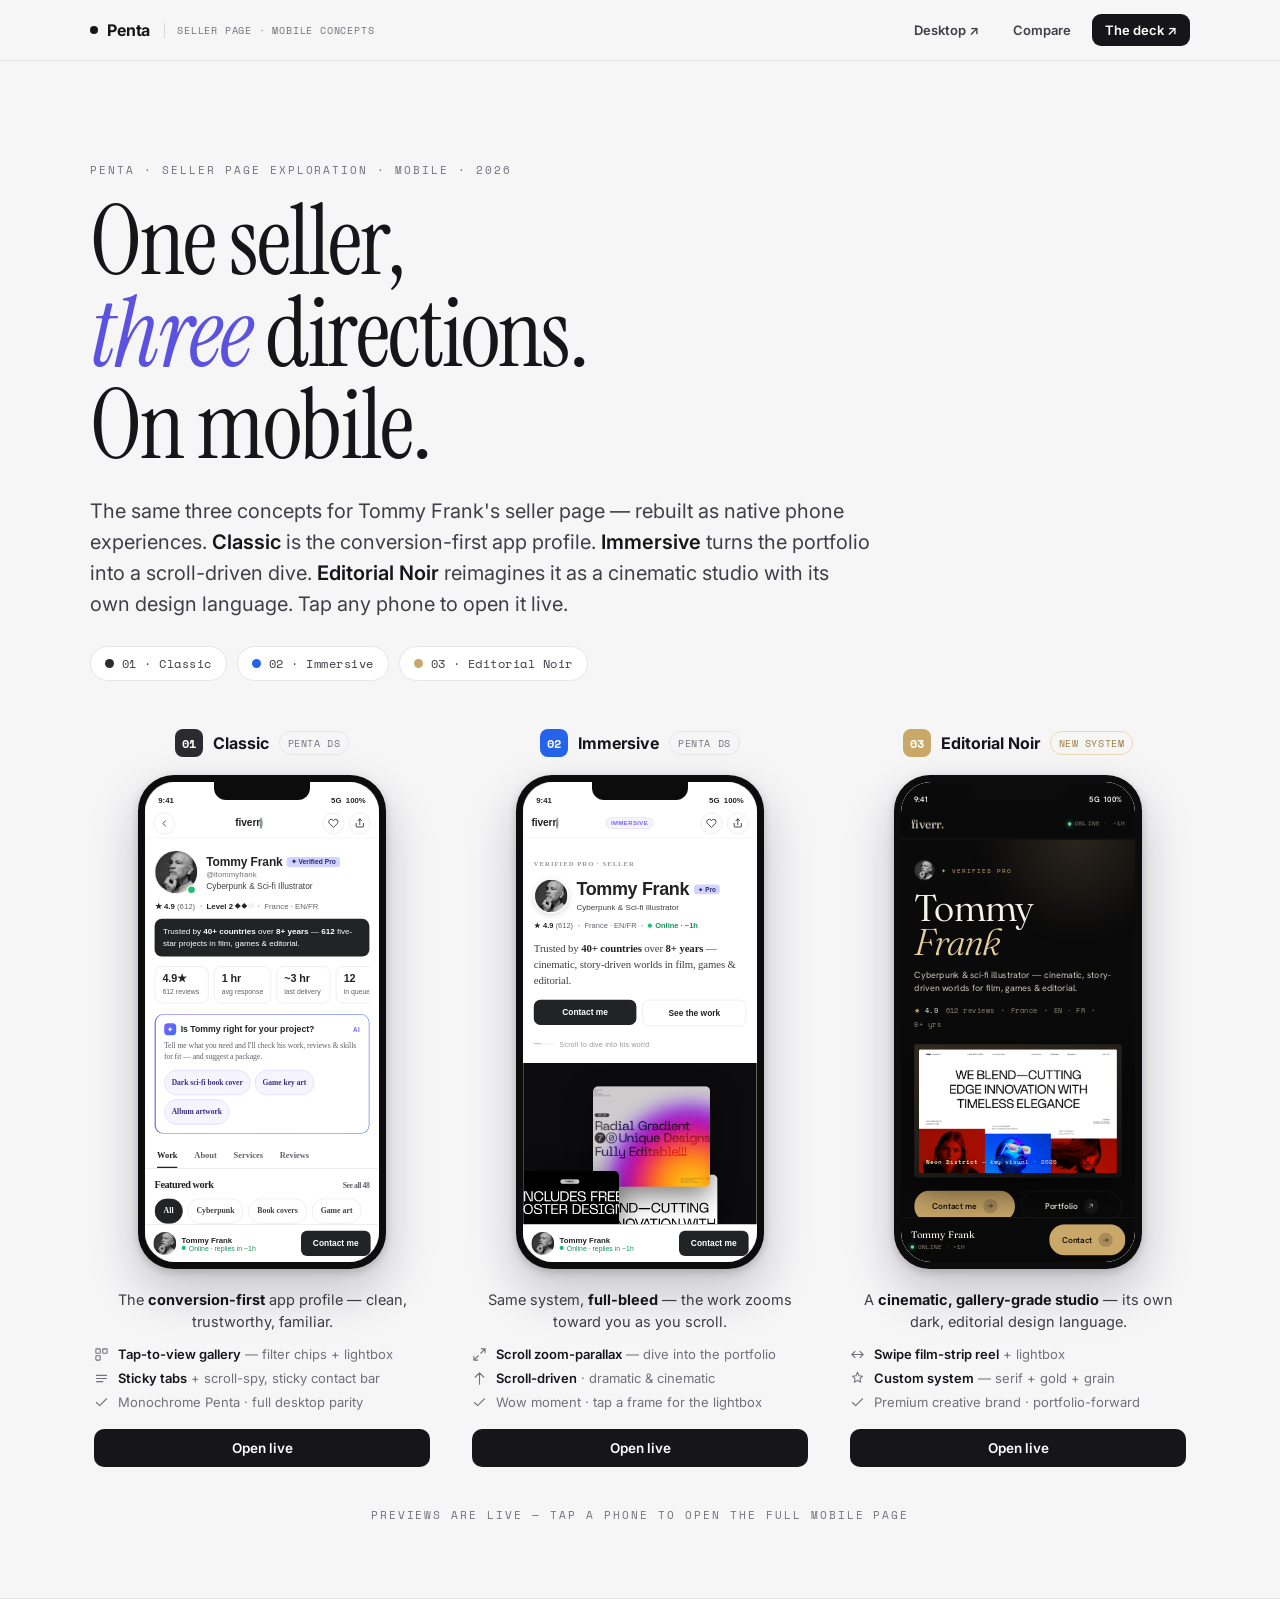
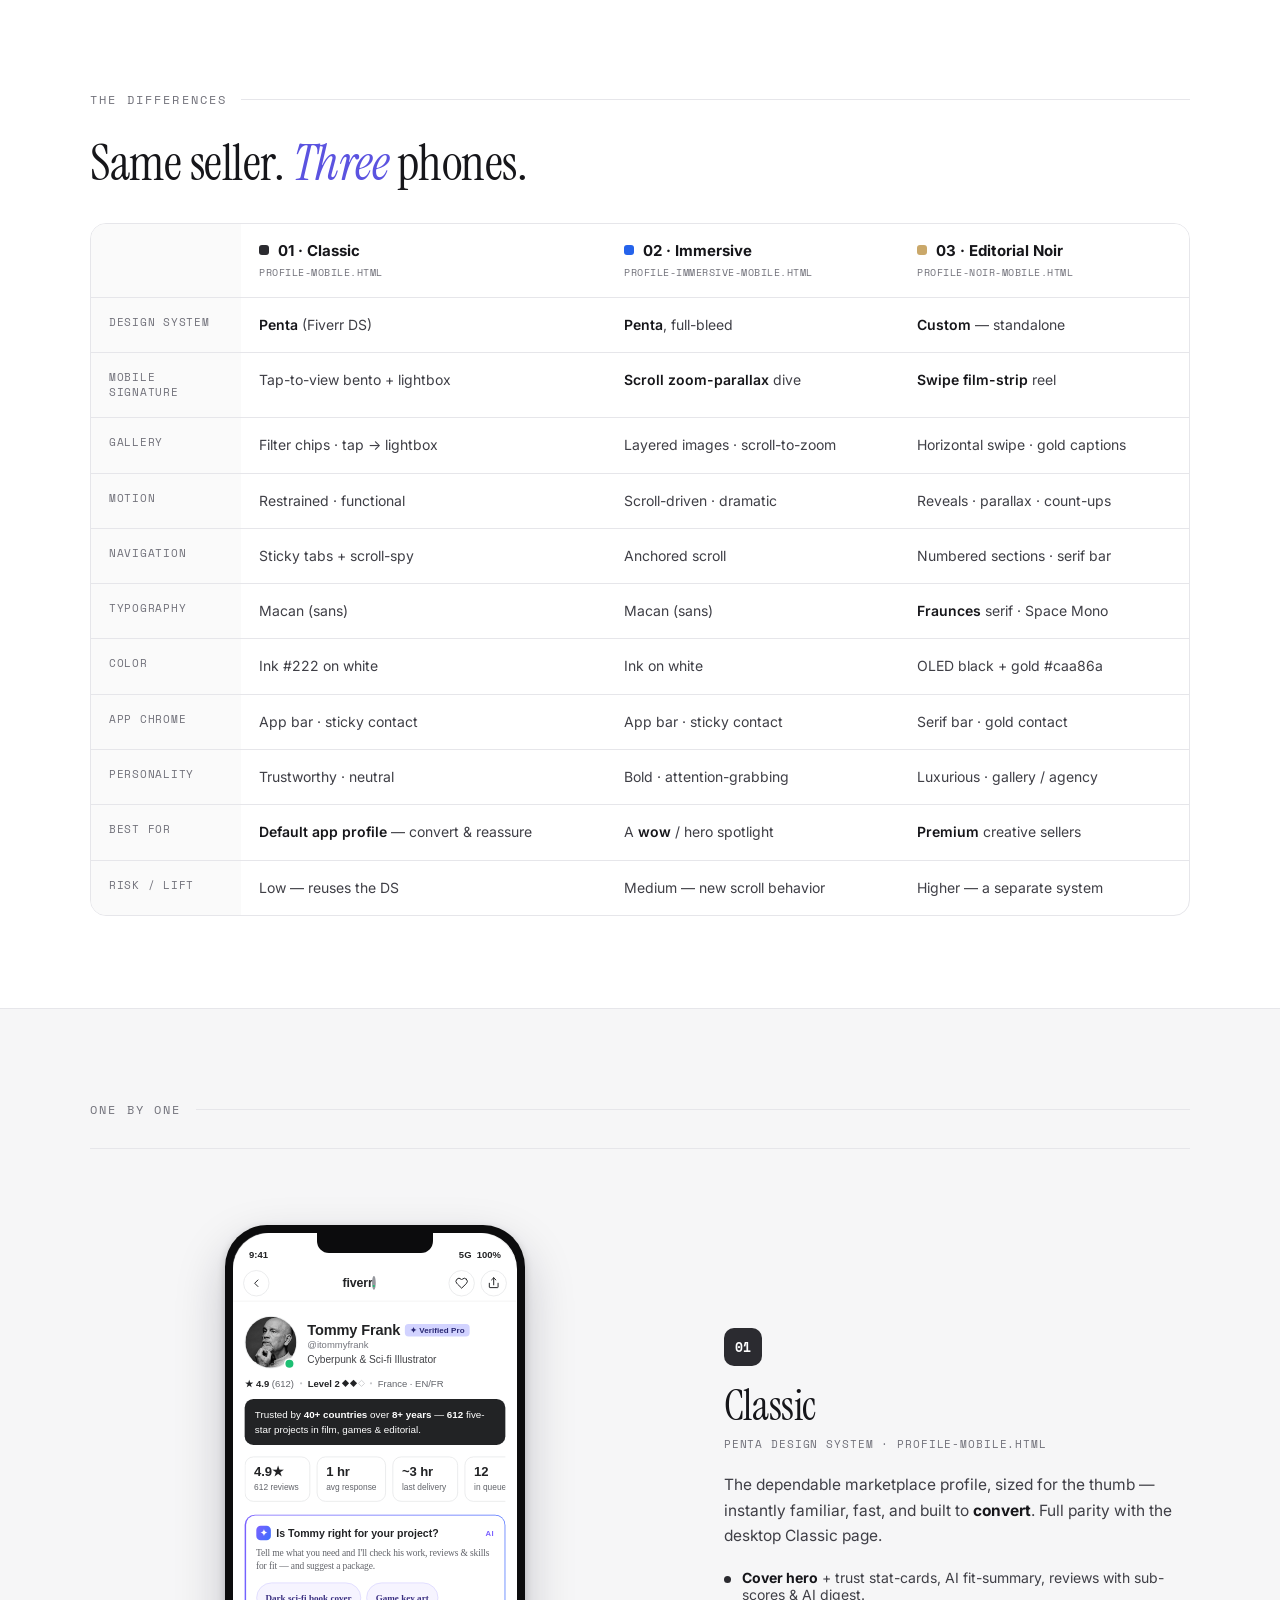
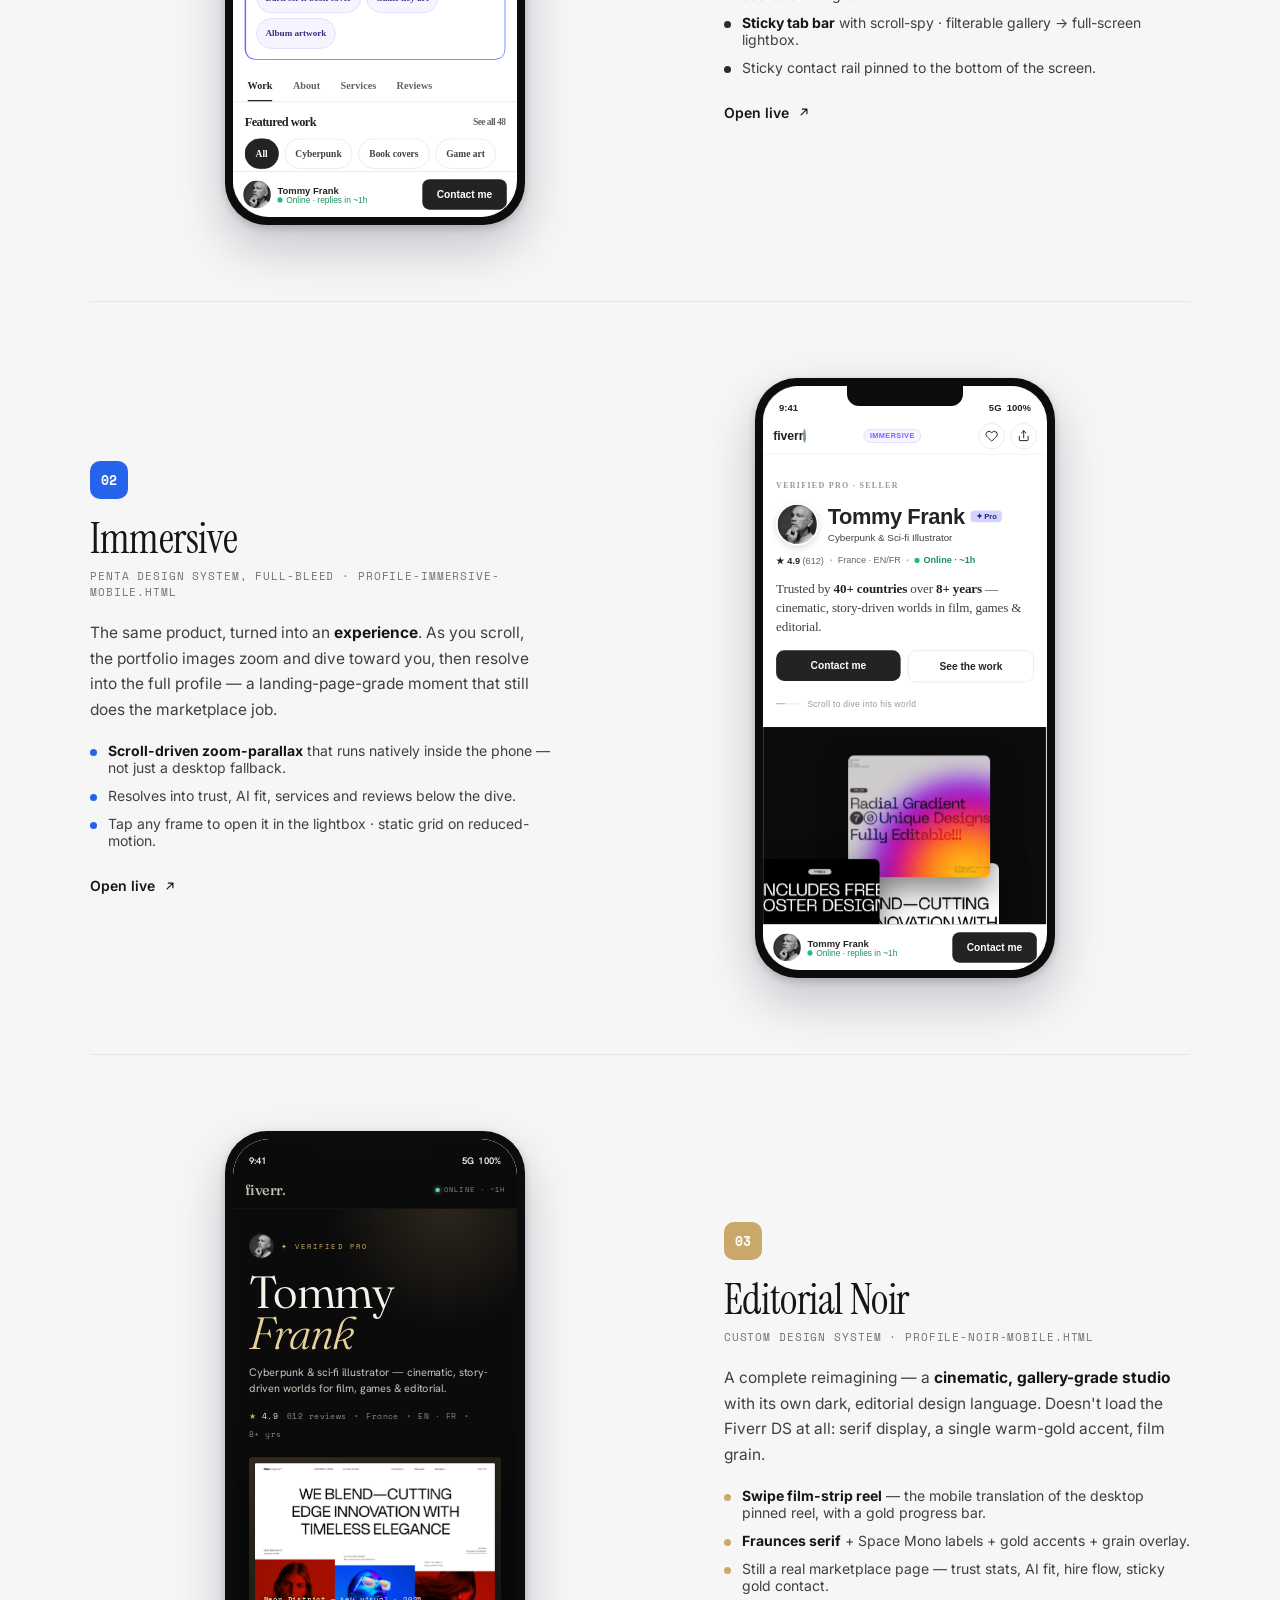
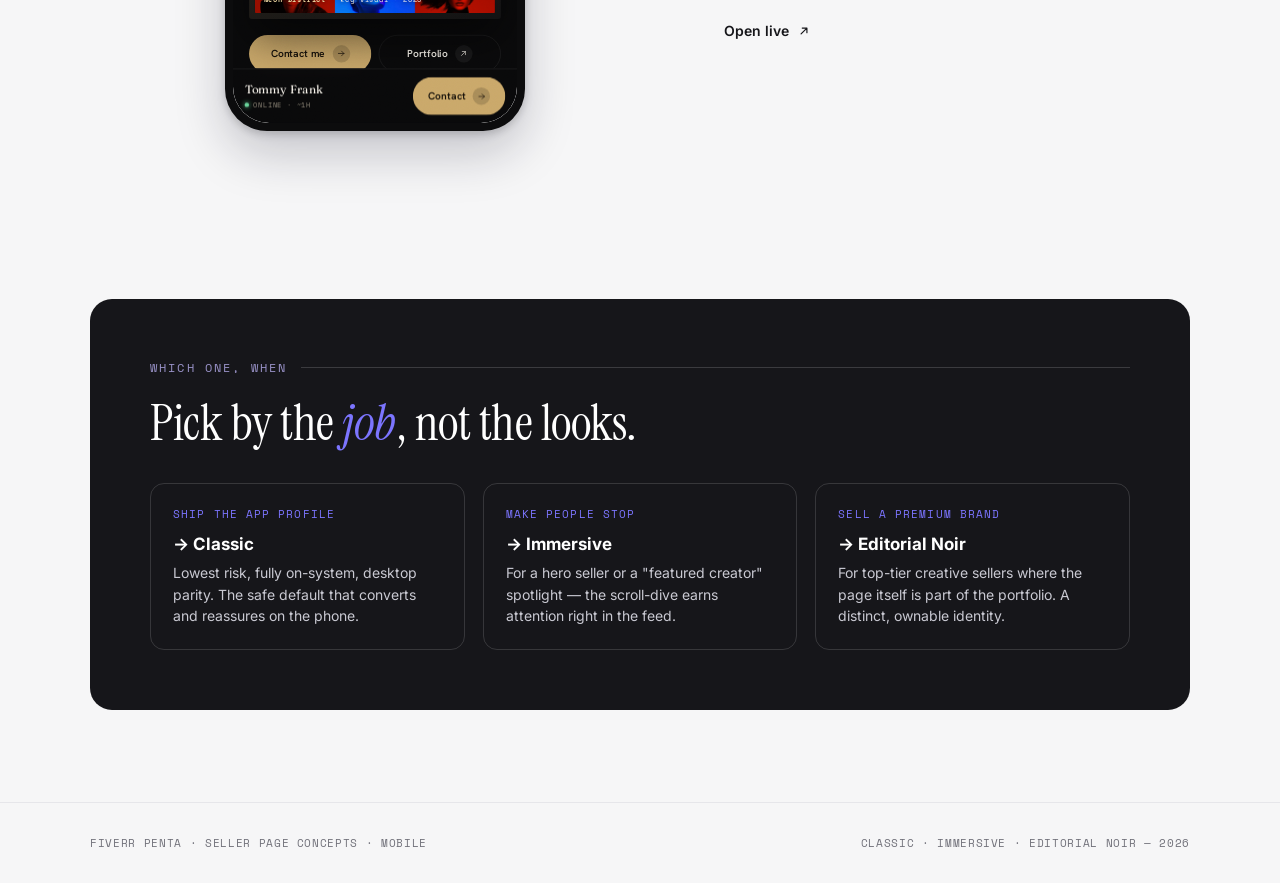
==== concepts-mobile.html @ deaef273 "Add desktop & mobile concept comparisons + two-level hub nav - New hub navbar: Skill Building, Selle" ====
<!DOCTYPE html>
<html lang="en" dir="ltr">
<head>
  <meta charset="UTF-8" />
  <meta name="viewport" content="width=device-width, initial-scale=1.0" />
  <title>Seller Page — Three Concepts (Mobile) · Penta</title>
  <meta name="description" content="One seller, three directions — on mobile. Classic, Immersive, and Editorial Noir phone experiences side by side." />

  <link rel="preconnect" href="https://fonts.googleapis.com">
  <link rel="preconnect" href="https://fonts.gstatic.com" crossorigin>
  <link href="https://fonts.googleapis.com/css2?family=Inter:wght@400;500;600;700&family=Instrument+Serif:ital@0;1&family=Space+Mono:wght@400;700&display=swap" rel="stylesheet">

  <style>
    :root{
      --bg:#f6f6f7; --paper:#fff; --ink:#16161a; --body:#3f3f46; --muted:#71717a; --faint:#a1a1aa;
      --line:#e6e6ea; --line2:#d8d8de; --wash:#fafafa;
      --accent:#5b53e0; --accent2:#7c75ff;
      --sans:'Inter','Helvetica Neue',Arial,sans-serif;
      --serif:'Instrument Serif',Georgia,serif;
      --mono:'Space Mono',ui-monospace,monospace;
      --e2:cubic-bezier(.16,1,.3,1);
      --maxw:1180px;
      --c1:#2b2b30; --c2:#2563eb; --c3:#caa86a;
    }
    *{box-sizing:border-box;}
    html{scroll-behavior:smooth;}
    body{margin:0;background:var(--bg);color:var(--body);font-family:var(--sans);-webkit-font-smoothing:antialiased;overflow-x:hidden;}
    a{color:inherit;text-decoration:none;}
    img{display:block;max-width:100%;}
    .wrap{max-width:var(--maxw);margin:0 auto;padding:0 clamp(18px,4vw,40px);}
    h1,h2,h3{color:var(--ink);margin:0;letter-spacing:-.01em;}
    .mono{font-family:var(--mono);}
    .eyebrow{font-family:var(--mono);font-size:11px;letter-spacing:.18em;text-transform:uppercase;color:var(--muted);}

    /* nav */
    .nav{position:sticky;top:0;z-index:50;background:rgba(246,246,247,.84);backdrop-filter:saturate(1.3) blur(12px);border-bottom:1px solid var(--line);}
    .nav-in{display:flex;align-items:center;height:60px;gap:14px;}
    .brand{font-weight:700;color:var(--ink);font-size:16px;letter-spacing:-.01em;display:flex;align-items:center;gap:9px;}
    .brand .dot{width:8px;height:8px;border-radius:50%;background:var(--ink);}
    .nav .tag{font-family:var(--mono);font-size:10px;letter-spacing:.08em;text-transform:uppercase;color:var(--muted);padding-left:12px;border-left:1px solid var(--line2);}
    @media(max-width:560px){.nav .tag{display:none;}}
    .nav-right{margin-left:auto;display:flex;gap:8px;}
    .nav-right a{font-size:13px;font-weight:600;color:var(--body);padding:8px 13px;border-radius:9px;transition:background .25s;}
    .nav-right a:hover{background:#ececef;color:var(--ink);}
    .nav-right a.cta{background:var(--ink);color:#fff;} .nav-right a.cta:hover{background:#000;}

    /* hero */
    .hero{padding:clamp(44px,7vw,90px) 0 clamp(28px,4vw,48px);}
    .hero h1{font-family:var(--serif);font-weight:400;font-size:clamp(42px,8vw,96px);line-height:.96;letter-spacing:-.02em;}
    .hero h1 em{font-style:italic;color:var(--accent);}
    .hero .sub{font-size:clamp(16px,1.7vw,20px);line-height:1.55;color:var(--body);max-width:60ch;margin:24px 0 0;}
    .hero .sub b{color:var(--ink);font-weight:600;}
    .hero .meta{display:flex;gap:10px;flex-wrap:wrap;margin-top:26px;}
    .pill{font-family:var(--mono);font-size:12px;letter-spacing:.04em;color:var(--body);background:var(--paper);border:1px solid var(--line);border-radius:999px;padding:8px 14px;display:inline-flex;align-items:center;gap:8px;}
    .pill .sw{width:9px;height:9px;border-radius:50%;}

    /* ===== phone mockup ===== */
    .phone{width:248px;margin:0 auto;}
    .phone-shell{position:relative;background:#0c0c0d;border-radius:36px;padding:7px;box-shadow:0 22px 50px rgba(20,20,40,.22),0 3px 8px rgba(0,0,0,.18);cursor:pointer;
      transition:transform .4s var(--e2),box-shadow .4s var(--e2);}
    .phone-shell:hover{transform:translateY(-5px);box-shadow:0 32px 70px rgba(20,20,40,.28);}
    .phone-screen{position:relative;width:234px;height:480px;border-radius:30px;overflow:hidden;background:#fff;}
    .phone-screen iframe{position:absolute;top:0;left:0;width:390px;height:800px;border:0;transform:scale(.6);transform-origin:top left;pointer-events:none;}
    .phone-notch{position:absolute;top:7px;left:50%;transform:translateX(-50%);width:96px;height:18px;background:#0c0c0d;border-radius:0 0 12px 12px;z-index:3;}
    .phone-ovl{position:absolute;inset:0;z-index:4;display:flex;align-items:flex-end;justify-content:center;padding-bottom:20px;
      background:linear-gradient(transparent 60%,rgba(0,0,0,.45));opacity:0;transition:opacity .3s var(--e2);border-radius:30px;}
    .phone-shell:hover .phone-ovl{opacity:1;}
    .phone-ovl .open{background:#fff;color:var(--ink);font-weight:700;font-size:12.5px;border-radius:999px;padding:9px 16px;display:inline-flex;align-items:center;gap:7px;box-shadow:0 6px 18px rgba(0,0,0,.25);}
    .phone-ovl .open svg{width:12px;height:12px;stroke:currentColor;fill:none;stroke-width:2;}

    /* ===== 3-up cards ===== */
    .previews{display:grid;grid-template-columns:repeat(3,1fr);gap:clamp(20px,3vw,34px);padding-bottom:14px;}
    @media(max-width:900px){.previews{grid-template-columns:1fr;max-width:330px;margin:0 auto;gap:44px;}}
    .concept{display:flex;flex-direction:column;}
    .concept .top{display:flex;align-items:center;gap:10px;margin-bottom:18px;justify-content:center;}
    .concept .no{font-family:var(--mono);font-size:12px;color:#fff;width:28px;height:28px;border-radius:8px;display:grid;place-items:center;font-weight:700;}
    .concept .nm{font-weight:700;color:var(--ink);font-size:16px;}
    .concept .badge{font-family:var(--mono);font-size:9.5px;letter-spacing:.06em;text-transform:uppercase;padding:4px 8px;border-radius:999px;border:1px solid var(--line);color:var(--muted);}
    .concept .body{padding:20px 4px 0;display:flex;flex-direction:column;gap:13px;flex:1;}
    .concept .tl{font-size:14.5px;color:var(--body);line-height:1.5;text-align:center;} .concept .tl b{color:var(--ink);}
    .concept .feat{display:flex;flex-direction:column;gap:8px;}
    .concept .feat .f{display:flex;gap:9px;font-size:13px;color:var(--muted);align-items:flex-start;}
    .concept .feat .f svg{width:15px;height:15px;flex-shrink:0;margin-top:1px;stroke:currentColor;fill:none;stroke-width:1.7;}
    .concept .feat .f b{color:var(--ink);font-weight:600;}
    .concept .links{display:flex;gap:8px;margin-top:auto;padding-top:6px;}
    .concept .links a{flex:1;text-align:center;font-size:13.5px;font-weight:600;padding:11px;border-radius:10px;transition:all .25s;}
    .concept .links a.p{background:var(--ink);color:#fff;} .concept .links a.p:hover{background:#000;}
    .concept .links a.s{border:1px solid var(--line);color:var(--body);} .concept .links a.s:hover{background:var(--wash);border-color:var(--line2);}

    /* ===== section + matrix ===== */
    .section{padding:clamp(50px,8vw,92px) 0;}
    .seclabel{display:flex;align-items:center;gap:14px;margin-bottom:30px;}
    .seclabel .ttl{font-family:var(--mono);font-size:12px;letter-spacing:.18em;text-transform:uppercase;color:var(--muted);}
    .seclabel .ln{flex:1;height:1px;background:var(--line);}
    .section h2{font-family:var(--serif);font-weight:400;font-size:clamp(28px,4.4vw,50px);line-height:1.02;margin-bottom:34px;}
    .section h2 em{font-style:italic;color:var(--accent);}

    .matrix-wrap{overflow-x:auto;border:1px solid var(--line);border-radius:16px;background:var(--paper);-webkit-overflow-scrolling:touch;}
    table.matrix{width:100%;border-collapse:collapse;min-width:740px;}
    table.matrix th,table.matrix td{padding:17px 18px;text-align:left;border-top:1px solid var(--line);vertical-align:top;}
    table.matrix thead th{border-top:none;background:var(--paper);}
    table.matrix thead .cn{display:flex;align-items:center;gap:9px;font-size:15px;color:var(--ink);font-weight:700;}
    table.matrix thead .cn i{width:10px;height:10px;border-radius:3px;}
    table.matrix thead .cd{font-family:var(--mono);font-size:10px;letter-spacing:.05em;text-transform:uppercase;color:var(--muted);margin-top:5px;font-weight:400;}
    table.matrix td:first-child,table.matrix th:first-child{font-family:var(--mono);font-size:10.5px;letter-spacing:.07em;text-transform:uppercase;color:var(--muted);width:150px;background:var(--wash);}
    table.matrix td{font-size:14px;color:var(--body);line-height:1.45;}
    table.matrix td b{color:var(--ink);font-weight:600;}
    table.matrix tbody tr:hover td{background:#fcfcfd;} table.matrix tbody tr:hover td:first-child{background:#f4f4f6;}
    .scrollhint-m{font-family:var(--mono);font-size:10px;letter-spacing:.06em;text-transform:uppercase;color:var(--faint);margin-top:12px;text-align:center;}
    @media(min-width:820px){.scrollhint-m{display:none;}}

    /* ===== one by one ===== */
    .dive{display:grid;grid-template-columns:.9fr 1.1fr;gap:clamp(28px,5vw,70px);align-items:center;padding:clamp(38px,6vw,76px) 0;border-top:1px solid var(--line);}
    .dive:nth-child(even){grid-template-columns:1.1fr .9fr;}
    .dive:nth-child(even) .dive-media{order:-1;}
    .dive>div,.dive-media{min-width:0;}
    .dive-media{display:flex;justify-content:center;}
    @media(max-width:780px){.dive,.dive:nth-child(even){grid-template-columns:1fr;}.dive:nth-child(even) .dive-media{order:0;}.dive-media{order:-1!important;margin-bottom:8px;}}
    .dive-no{font-family:var(--mono);font-size:13px;color:#fff;width:38px;height:38px;border-radius:10px;display:grid;place-items:center;font-weight:700;margin-bottom:18px;}
    .dive h3{font-family:var(--serif);font-weight:400;font-size:clamp(27px,3.6vw,42px);line-height:1.04;margin-bottom:8px;}
    .dive .ds{font-family:var(--mono);font-size:11px;letter-spacing:.08em;text-transform:uppercase;color:var(--muted);margin-bottom:20px;}
    .dive p{font-size:15.5px;line-height:1.65;color:var(--body);margin:0 0 16px;max-width:46ch;} .dive p b{color:var(--ink);}
    .dive .pts{display:flex;flex-direction:column;gap:11px;margin:20px 0 26px;}
    .dive .pts .pt{display:flex;gap:11px;font-size:14px;color:var(--body);align-items:flex-start;}
    .dive .pts .pt b{color:var(--ink);}
    .dive .pts .pt .dt{width:7px;height:7px;border-radius:50%;flex-shrink:0;margin-top:7px;}
    .dive .dlinks a{display:inline-flex;align-items:center;gap:8px;font-size:14px;font-weight:600;color:var(--ink);}
    .dive .dlinks a svg{width:14px;height:14px;stroke:currentColor;fill:none;stroke-width:2;}
    /* bigger phone for deep dives */
    .phone.lg{width:300px;}
    .phone.lg .phone-shell{border-radius:42px;padding:8px;}
    .phone.lg .phone-screen{width:284px;height:584px;border-radius:36px;}
    .phone.lg .phone-screen iframe{width:390px;height:802px;transform:scale(.7282);}
    .phone.lg .phone-notch{width:116px;height:21px;}
    .phone.lg .phone-ovl{border-radius:36px;}

    /* take */
    .take{background:var(--ink);color:#fff;border-radius:22px;padding:clamp(30px,5vw,60px);}
    .take h2{color:#fff;} .take h2 em{color:var(--accent2);}
    .take-grid{display:grid;grid-template-columns:repeat(3,1fr);gap:18px;margin-top:28px;}
    @media(max-width:760px){.take-grid{grid-template-columns:1fr;}}
    .take-grid .t{border:1px solid rgba(255,255,255,.14);border-radius:14px;padding:22px;}
    .take-grid .t .h{font-family:var(--mono);font-size:11px;letter-spacing:.1em;text-transform:uppercase;color:var(--accent2);margin-bottom:12px;}
    .take-grid .t b{color:#fff;font-size:17px;font-weight:700;display:block;margin-bottom:8px;}
    .take-grid .t p{color:#c9c9d2;font-size:14px;line-height:1.55;margin:0;}

    /* footer */
    .ftr{border-top:1px solid var(--line);padding:32px 0;}
    .ftr-in{display:flex;justify-content:space-between;flex-wrap:wrap;gap:14px;align-items:center;font-family:var(--mono);font-size:11px;letter-spacing:.06em;text-transform:uppercase;color:var(--muted);}

    .rv{opacity:0;transform:translateY(22px);transition:opacity .7s var(--e2),transform .7s var(--e2);}
    .rv.in{opacity:1;transform:none;}
    @media (prefers-reduced-motion: reduce){.rv{opacity:1;transform:none;}html{scroll-behavior:auto;}}
  </style>
</head>
<body>
  <!-- NAV -->
  <nav class="nav">
    <div class="wrap nav-in">
      <a href="hub.html" class="brand"><span class="dot"></span>Penta</a>
      <span class="tag">Seller page · mobile concepts</span>
      <div class="nav-right">
        <a href="concepts.html">Desktop ↗</a>
        <a href="#matrix">Compare</a>
        <a href="seller-profile-deck.html" class="cta">The deck ↗</a>
      </div>
    </div>
  </nav>

  <!-- HERO -->
  <header class="hero">
    <div class="wrap">
      <p class="eyebrow rv">Penta · Seller page exploration · Mobile · 2026</p>
      <h1 class="rv" style="margin-top:18px">One seller,<br/><em>three</em> directions.<br/>On mobile.</h1>
      <p class="sub rv">The same three concepts for Tommy Frank's seller page — rebuilt as native phone experiences. <b>Classic</b> is the conversion-first app profile. <b>Immersive</b> turns the portfolio into a scroll-driven dive. <b>Editorial Noir</b> reimagines it as a cinematic studio with its own design language. Tap any phone to open it live.</p>
      <div class="meta rv">
        <span class="pill"><span class="sw" style="background:var(--c1)"></span>01 · Classic</span>
        <span class="pill"><span class="sw" style="background:var(--c2)"></span>02 · Immersive</span>
        <span class="pill"><span class="sw" style="background:var(--c3)"></span>03 · Editorial Noir</span>
      </div>
    </div>
  </header>

  <!-- 3-UP PHONE PREVIEWS -->
  <section class="wrap" style="padding-bottom:clamp(36px,6vw,64px)">
    <div class="previews">

      <!-- 01 CLASSIC -->
      <article class="concept rv">
        <div class="top"><span class="no" style="background:var(--c1)">01</span><span class="nm">Classic</span><span class="badge">Penta DS</span></div>
        <div class="phone">
          <div class="phone-shell" data-open="profile-mobile.html">
            <div class="phone-notch"></div>
            <div class="phone-screen"><iframe src="profile-mobile.html" title="Classic mobile" loading="lazy" scrolling="no"></iframe></div>
            <div class="phone-ovl"><span class="open">Open live <svg viewBox="0 0 24 24"><path d="M7 17 17 7M9 7h8v8" stroke-linecap="round" stroke-linejoin="round"/></svg></span></div>
          </div>
        </div>
        <div class="body">
          <div class="tl">The <b>conversion-first</b> app profile — clean, trustworthy, familiar.</div>
          <div class="feat">
            <div class="f"><svg viewBox="0 0 24 24"><rect x="3" y="3" width="7" height="7" rx="1"/><rect x="14" y="3" width="7" height="7" rx="1"/><rect x="3" y="14" width="7" height="7" rx="1"/></svg><span><b>Tap-to-view gallery</b> — filter chips + lightbox</span></div>
            <div class="f"><svg viewBox="0 0 24 24"><path d="M4 7h16M4 12h16M4 17h10" stroke-linecap="round"/></svg><span><b>Sticky tabs</b> + scroll-spy, sticky contact bar</span></div>
            <div class="f"><svg viewBox="0 0 24 24"><path d="M20 6 9 17l-5-5" stroke-linecap="round" stroke-linejoin="round"/></svg><span>Monochrome Penta · full desktop parity</span></div>
          </div>
          <div class="links"><a class="p" href="profile-mobile.html" target="_blank" rel="noopener">Open live</a></div>
        </div>
      </article>

      <!-- 02 IMMERSIVE -->
      <article class="concept rv">
        <div class="top"><span class="no" style="background:var(--c2)">02</span><span class="nm">Immersive</span><span class="badge">Penta DS</span></div>
        <div class="phone">
          <div class="phone-shell" data-open="profile-immersive-mobile.html">
            <div class="phone-notch"></div>
            <div class="phone-screen"><iframe src="profile-immersive-mobile.html" title="Immersive mobile" loading="lazy" scrolling="no"></iframe></div>
            <div class="phone-ovl"><span class="open">Open live <svg viewBox="0 0 24 24"><path d="M7 17 17 7M9 7h8v8" stroke-linecap="round" stroke-linejoin="round"/></svg></span></div>
          </div>
        </div>
        <div class="body">
          <div class="tl">Same system, <b>full-bleed</b> — the work zooms toward you as you scroll.</div>
          <div class="feat">
            <div class="f"><svg viewBox="0 0 24 24"><path d="M15 3h6v6M9 21H3v-6M21 3l-7 7M3 21l7-7" stroke-linecap="round" stroke-linejoin="round"/></svg><span><b>Scroll zoom-parallax</b> — dive into the portfolio</span></div>
            <div class="f"><svg viewBox="0 0 24 24"><path d="M12 3v18M5 10l7-7 7 7" stroke-linecap="round" stroke-linejoin="round"/></svg><span><b>Scroll-driven</b> · dramatic &amp; cinematic</span></div>
            <div class="f"><svg viewBox="0 0 24 24"><path d="M20 6 9 17l-5-5" stroke-linecap="round" stroke-linejoin="round"/></svg><span>Wow moment · tap a frame for the lightbox</span></div>
          </div>
          <div class="links"><a class="p" href="profile-immersive-mobile.html" target="_blank" rel="noopener">Open live</a></div>
        </div>
      </article>

      <!-- 03 EDITORIAL NOIR -->
      <article class="concept rv">
        <div class="top"><span class="no" style="background:var(--c3)">03</span><span class="nm">Editorial Noir</span><span class="badge" style="border-color:#e8d9b3;color:#9c7e44">New system</span></div>
        <div class="phone">
          <div class="phone-shell" data-open="profile-noir-mobile.html">
            <div class="phone-notch"></div>
            <div class="phone-screen"><iframe src="profile-noir-mobile.html" title="Editorial Noir mobile" loading="lazy" scrolling="no"></iframe></div>
            <div class="phone-ovl"><span class="open">Open live <svg viewBox="0 0 24 24"><path d="M7 17 17 7M9 7h8v8" stroke-linecap="round" stroke-linejoin="round"/></svg></span></div>
          </div>
        </div>
        <div class="body">
          <div class="tl">A <b>cinematic, gallery-grade studio</b> — its own dark, editorial design language.</div>
          <div class="feat">
            <div class="f"><svg viewBox="0 0 24 24"><path d="M3 12h18M8 7l-5 5 5 5M16 7l5 5-5 5" stroke-linecap="round" stroke-linejoin="round"/></svg><span><b>Swipe film-strip reel</b> + lightbox</span></div>
            <div class="f"><svg viewBox="0 0 24 24"><path d="M12 2l2.4 5.6L20 8.3l-4 4 1 5.7L12 15l-5 3 1-5.7-4-4 5.6-.7z" stroke-linecap="round" stroke-linejoin="round"/></svg><span><b>Custom system</b> — serif + gold + grain</span></div>
            <div class="f"><svg viewBox="0 0 24 24"><path d="M20 6 9 17l-5-5" stroke-linecap="round" stroke-linejoin="round"/></svg><span>Premium creative brand · portfolio-forward</span></div>
          </div>
          <div class="links"><a class="p" href="profile-noir-mobile.html" target="_blank" rel="noopener">Open live</a></div>
        </div>
      </article>

    </div>
    <p class="eyebrow" style="text-align:center;margin-top:26px">Previews are live — tap a phone to open the full mobile page</p>
  </section>

  <!-- COMPARISON MATRIX -->
  <section class="section" id="matrix" style="background:var(--paper);border-top:1px solid var(--line);border-bottom:1px solid var(--line);">
    <div class="wrap">
      <div class="seclabel rv"><span class="ttl">The differences</span><span class="ln"></span></div>
      <h2 class="rv">Same seller. <em>Three</em> phones.</h2>
      <div class="matrix-wrap rv">
        <table class="matrix">
          <thead><tr>
            <th></th>
            <th><div class="cn"><i style="background:var(--c1)"></i>01 · Classic</div><div class="cd">profile-mobile.html</div></th>
            <th><div class="cn"><i style="background:var(--c2)"></i>02 · Immersive</div><div class="cd">profile-immersive-mobile.html</div></th>
            <th><div class="cn"><i style="background:var(--c3)"></i>03 · Editorial Noir</div><div class="cd">profile-noir-mobile.html</div></th>
          </tr></thead>
          <tbody>
            <tr><td>Design system</td><td><b>Penta</b> (Fiverr DS)</td><td><b>Penta</b>, full-bleed</td><td><b>Custom</b> — standalone</td></tr>
            <tr><td>Mobile signature</td><td>Tap-to-view bento + lightbox</td><td><b>Scroll zoom-parallax</b> dive</td><td><b>Swipe film-strip</b> reel</td></tr>
            <tr><td>Gallery</td><td>Filter chips · tap → lightbox</td><td>Layered images · scroll-to-zoom</td><td>Horizontal swipe · gold captions</td></tr>
            <tr><td>Motion</td><td>Restrained · functional</td><td>Scroll-driven · dramatic</td><td>Reveals · parallax · count-ups</td></tr>
            <tr><td>Navigation</td><td>Sticky tabs + scroll-spy</td><td>Anchored scroll</td><td>Numbered sections · serif bar</td></tr>
            <tr><td>Typography</td><td>Macan (sans)</td><td>Macan (sans)</td><td><b>Fraunces</b> serif · Space Mono</td></tr>
            <tr><td>Color</td><td>Ink #222 on white</td><td>Ink on white</td><td>OLED black + gold #caa86a</td></tr>
            <tr><td>App chrome</td><td>App bar · sticky contact</td><td>App bar · sticky contact</td><td>Serif bar · gold contact</td></tr>
            <tr><td>Personality</td><td>Trustworthy · neutral</td><td>Bold · attention-grabbing</td><td>Luxurious · gallery / agency</td></tr>
            <tr><td>Best for</td><td><b>Default app profile</b> — convert &amp; reassure</td><td>A <b>wow</b> / hero spotlight</td><td><b>Premium</b> creative sellers</td></tr>
            <tr><td>Risk / lift</td><td>Low — reuses the DS</td><td>Medium — new scroll behavior</td><td>Higher — a separate system</td></tr>
          </tbody>
        </table>
      </div>
      <p class="scrollhint-m">← Swipe the table sideways to compare →</p>
    </div>
  </section>

  <!-- ONE BY ONE -->
  <section class="section">
    <div class="wrap">
      <div class="seclabel rv"><span class="ttl">One by one</span><span class="ln"></span></div>

      <div class="dive">
        <div>
          <div class="dive-no" style="background:var(--c1)">01</div>
          <h3>Classic</h3>
          <div class="ds">Penta design system · profile-mobile.html</div>
          <p>The dependable marketplace profile, sized for the thumb — instantly familiar, fast, and built to <b>convert</b>. Full parity with the desktop Classic page.</p>
          <div class="pts">
            <div class="pt"><span class="dt" style="background:var(--c1)"></span><span><b>Cover hero</b> + trust stat-cards, AI fit-summary, reviews with sub-scores &amp; AI digest.</span></div>
            <div class="pt"><span class="dt" style="background:var(--c1)"></span><span><b>Sticky tab bar</b> with scroll-spy · filterable gallery → full-screen lightbox.</span></div>
            <div class="pt"><span class="dt" style="background:var(--c1)"></span><span>Sticky contact rail pinned to the bottom of the screen.</span></div>
          </div>
          <div class="dlinks"><a href="profile-mobile.html" target="_blank" rel="noopener">Open live <svg viewBox="0 0 24 24"><path d="M7 17 17 7M9 7h8v8" stroke-linecap="round" stroke-linejoin="round"/></svg></a></div>
        </div>
        <div class="dive-media"><div class="phone lg"><div class="phone-shell" data-open="profile-mobile.html"><div class="phone-notch"></div><div class="phone-screen"><iframe src="profile-mobile.html" title="Classic mobile" loading="lazy" scrolling="no"></iframe></div><div class="phone-ovl"><span class="open">Open live <svg viewBox="0 0 24 24"><path d="M7 17 17 7M9 7h8v8" stroke-linecap="round" stroke-linejoin="round"/></svg></span></div></div></div></div>
      </div>

      <div class="dive">
        <div>
          <div class="dive-no" style="background:var(--c2)">02</div>
          <h3>Immersive</h3>
          <div class="ds">Penta design system, full-bleed · profile-immersive-mobile.html</div>
          <p>The same product, turned into an <b>experience</b>. As you scroll, the portfolio images zoom and dive toward you, then resolve into the full profile — a landing-page-grade moment that still does the marketplace job.</p>
          <div class="pts">
            <div class="pt"><span class="dt" style="background:var(--c2)"></span><span><b>Scroll-driven zoom-parallax</b> that runs natively inside the phone — not just a desktop fallback.</span></div>
            <div class="pt"><span class="dt" style="background:var(--c2)"></span><span>Resolves into trust, AI fit, services and reviews below the dive.</span></div>
            <div class="pt"><span class="dt" style="background:var(--c2)"></span><span>Tap any frame to open it in the lightbox · static grid on reduced-motion.</span></div>
          </div>
          <div class="dlinks"><a href="profile-immersive-mobile.html" target="_blank" rel="noopener">Open live <svg viewBox="0 0 24 24"><path d="M7 17 17 7M9 7h8v8" stroke-linecap="round" stroke-linejoin="round"/></svg></a></div>
        </div>
        <div class="dive-media"><div class="phone lg"><div class="phone-shell" data-open="profile-immersive-mobile.html"><div class="phone-notch"></div><div class="phone-screen"><iframe src="profile-immersive-mobile.html" title="Immersive mobile" loading="lazy" scrolling="no"></iframe></div><div class="phone-ovl"><span class="open">Open live <svg viewBox="0 0 24 24"><path d="M7 17 17 7M9 7h8v8" stroke-linecap="round" stroke-linejoin="round"/></svg></span></div></div></div></div>
      </div>

      <div class="dive">
        <div>
          <div class="dive-no" style="background:var(--c3)">03</div>
          <h3>Editorial Noir</h3>
          <div class="ds">Custom design system · profile-noir-mobile.html</div>
          <p>A complete reimagining — a <b>cinematic, gallery-grade studio</b> with its own dark, editorial design language. Doesn't load the Fiverr DS at all: serif display, a single warm-gold accent, film grain.</p>
          <div class="pts">
            <div class="pt"><span class="dt" style="background:var(--c3)"></span><span><b>Swipe film-strip reel</b> — the mobile translation of the desktop pinned reel, with a gold progress bar.</span></div>
            <div class="pt"><span class="dt" style="background:var(--c3)"></span><span><b>Fraunces serif</b> + Space Mono labels + gold accents + grain overlay.</span></div>
            <div class="pt"><span class="dt" style="background:var(--c3)"></span><span>Still a real marketplace page — trust stats, AI fit, hire flow, sticky gold contact.</span></div>
          </div>
          <div class="dlinks"><a href="profile-noir-mobile.html" target="_blank" rel="noopener">Open live <svg viewBox="0 0 24 24"><path d="M7 17 17 7M9 7h8v8" stroke-linecap="round" stroke-linejoin="round"/></svg></a></div>
        </div>
        <div class="dive-media"><div class="phone lg"><div class="phone-shell" data-open="profile-noir-mobile.html"><div class="phone-notch"></div><div class="phone-screen"><iframe src="profile-noir-mobile.html" title="Editorial Noir mobile" loading="lazy" scrolling="no"></iframe></div><div class="phone-ovl"><span class="open">Open live <svg viewBox="0 0 24 24"><path d="M7 17 17 7M9 7h8v8" stroke-linecap="round" stroke-linejoin="round"/></svg></span></div></div></div></div>
      </div>
    </div>
  </section>

  <!-- TAKE -->
  <section class="section" style="padding-top:0">
    <div class="wrap">
      <div class="take rv">
        <div class="seclabel" style="margin-bottom:22px"><span class="ttl" style="color:#9a93c9">Which one, when</span><span class="ln" style="background:rgba(255,255,255,.16)"></span></div>
        <h2>Pick by the <em>job</em>, not the looks.</h2>
        <div class="take-grid">
          <div class="t"><div class="h">Ship the app profile</div><b>→ Classic</b><p>Lowest risk, fully on-system, desktop parity. The safe default that converts and reassures on the phone.</p></div>
          <div class="t"><div class="h">Make people stop</div><b>→ Immersive</b><p>For a hero seller or a "featured creator" spotlight — the scroll-dive earns attention right in the feed.</p></div>
          <div class="t"><div class="h">Sell a premium brand</div><b>→ Editorial Noir</b><p>For top-tier creative sellers where the page itself is part of the portfolio. A distinct, ownable identity.</p></div>
        </div>
      </div>
    </div>
  </section>

  <footer class="ftr"><div class="wrap ftr-in"><span>Fiverr Penta · Seller page concepts · Mobile</span><span>Classic · Immersive · Editorial Noir — 2026</span></div></footer>

  <script>
    (function(){
      var reduce=matchMedia('(prefers-reduced-motion: reduce)').matches;
      var rvs=[].slice.call(document.querySelectorAll('.rv'));
      function inView(el){ var r=el.getBoundingClientRect(); return r.top < innerHeight*0.94 && r.bottom > 0; }
      if('IntersectionObserver' in window && !reduce){
        var io=new IntersectionObserver(function(es){es.forEach(function(e){ if(e.isIntersecting){e.target.classList.add('in');io.unobserve(e.target);} });},{threshold:.12});
        rvs.forEach(function(el){ if(inView(el)) el.classList.add('in'); else io.observe(el); });
        setTimeout(function(){ rvs.forEach(function(el){el.classList.add('in');}); }, 2200);
      } else { rvs.forEach(function(el){el.classList.add('in');}); }
      document.querySelectorAll('[data-open]').forEach(function(el){ el.addEventListener('click',function(){ window.open(el.dataset.open,'_blank','noopener'); }); });
    })();
  </script>
</body>
</html>
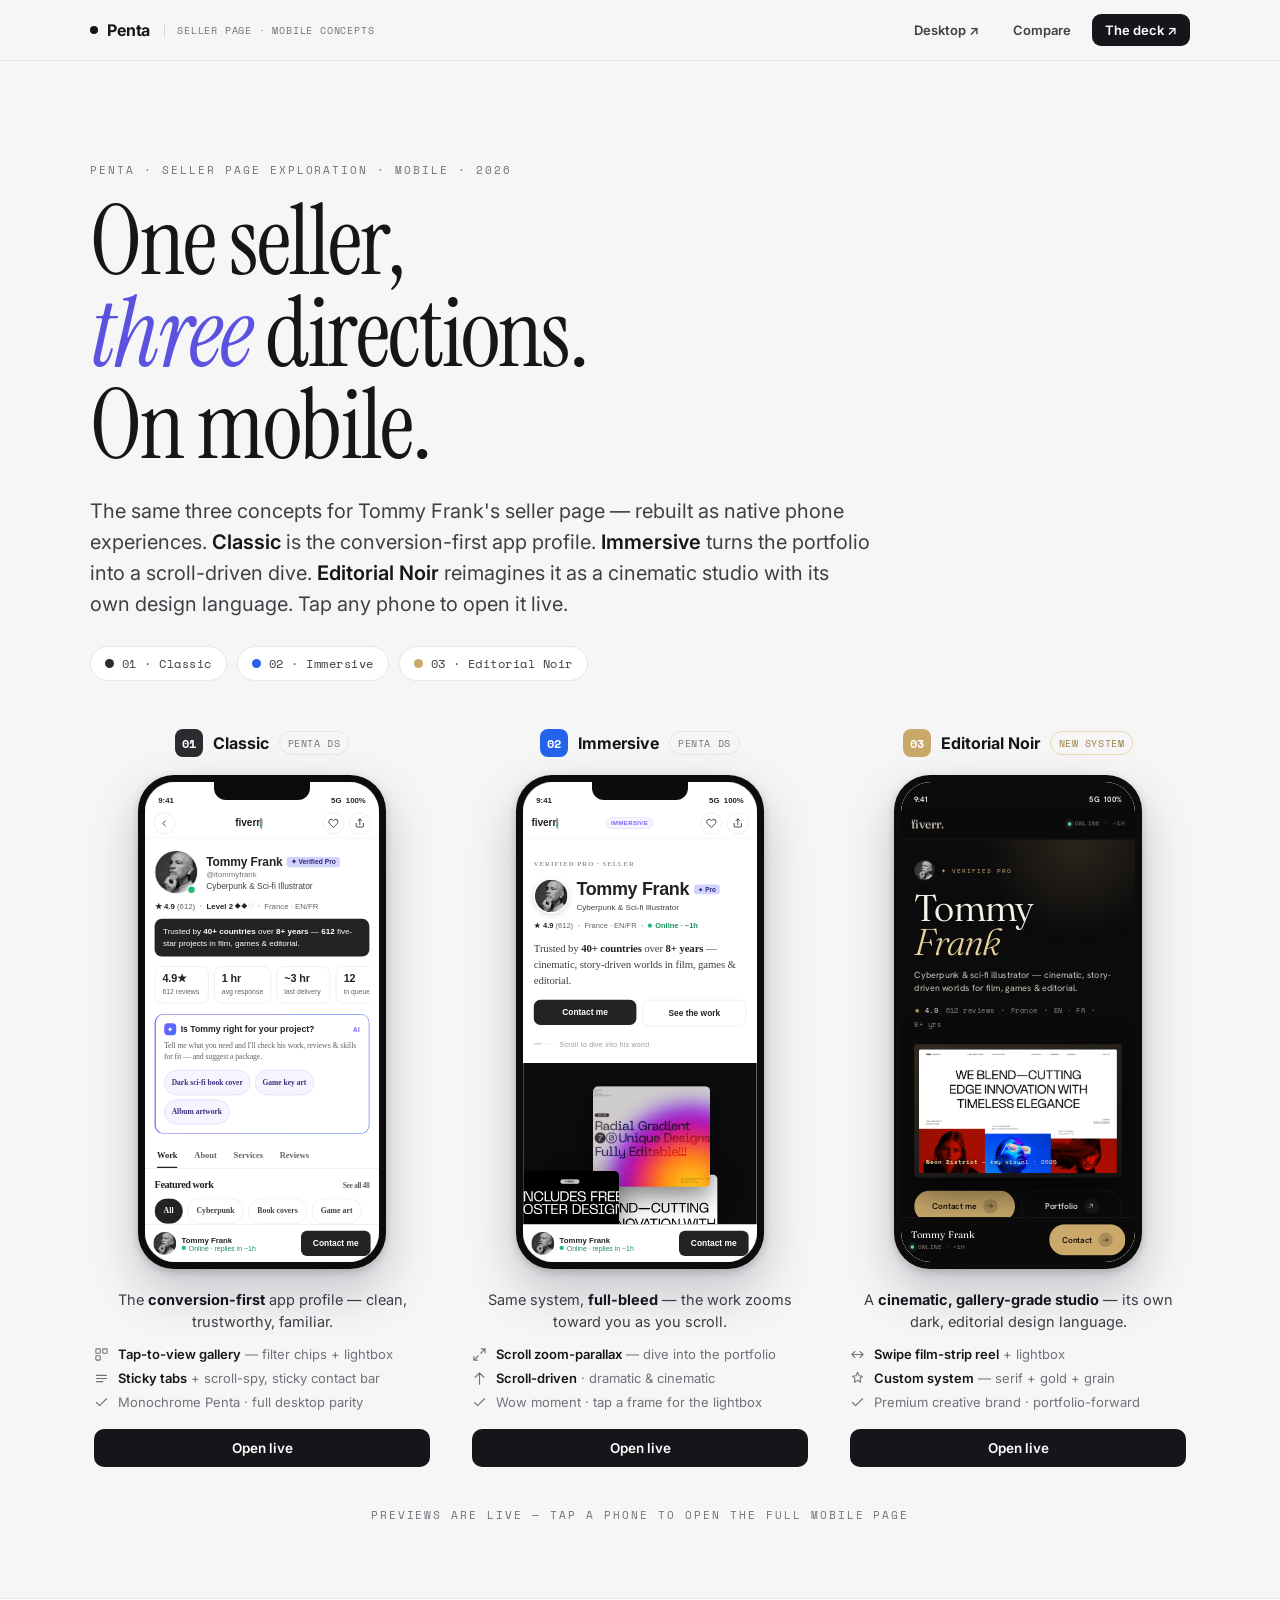
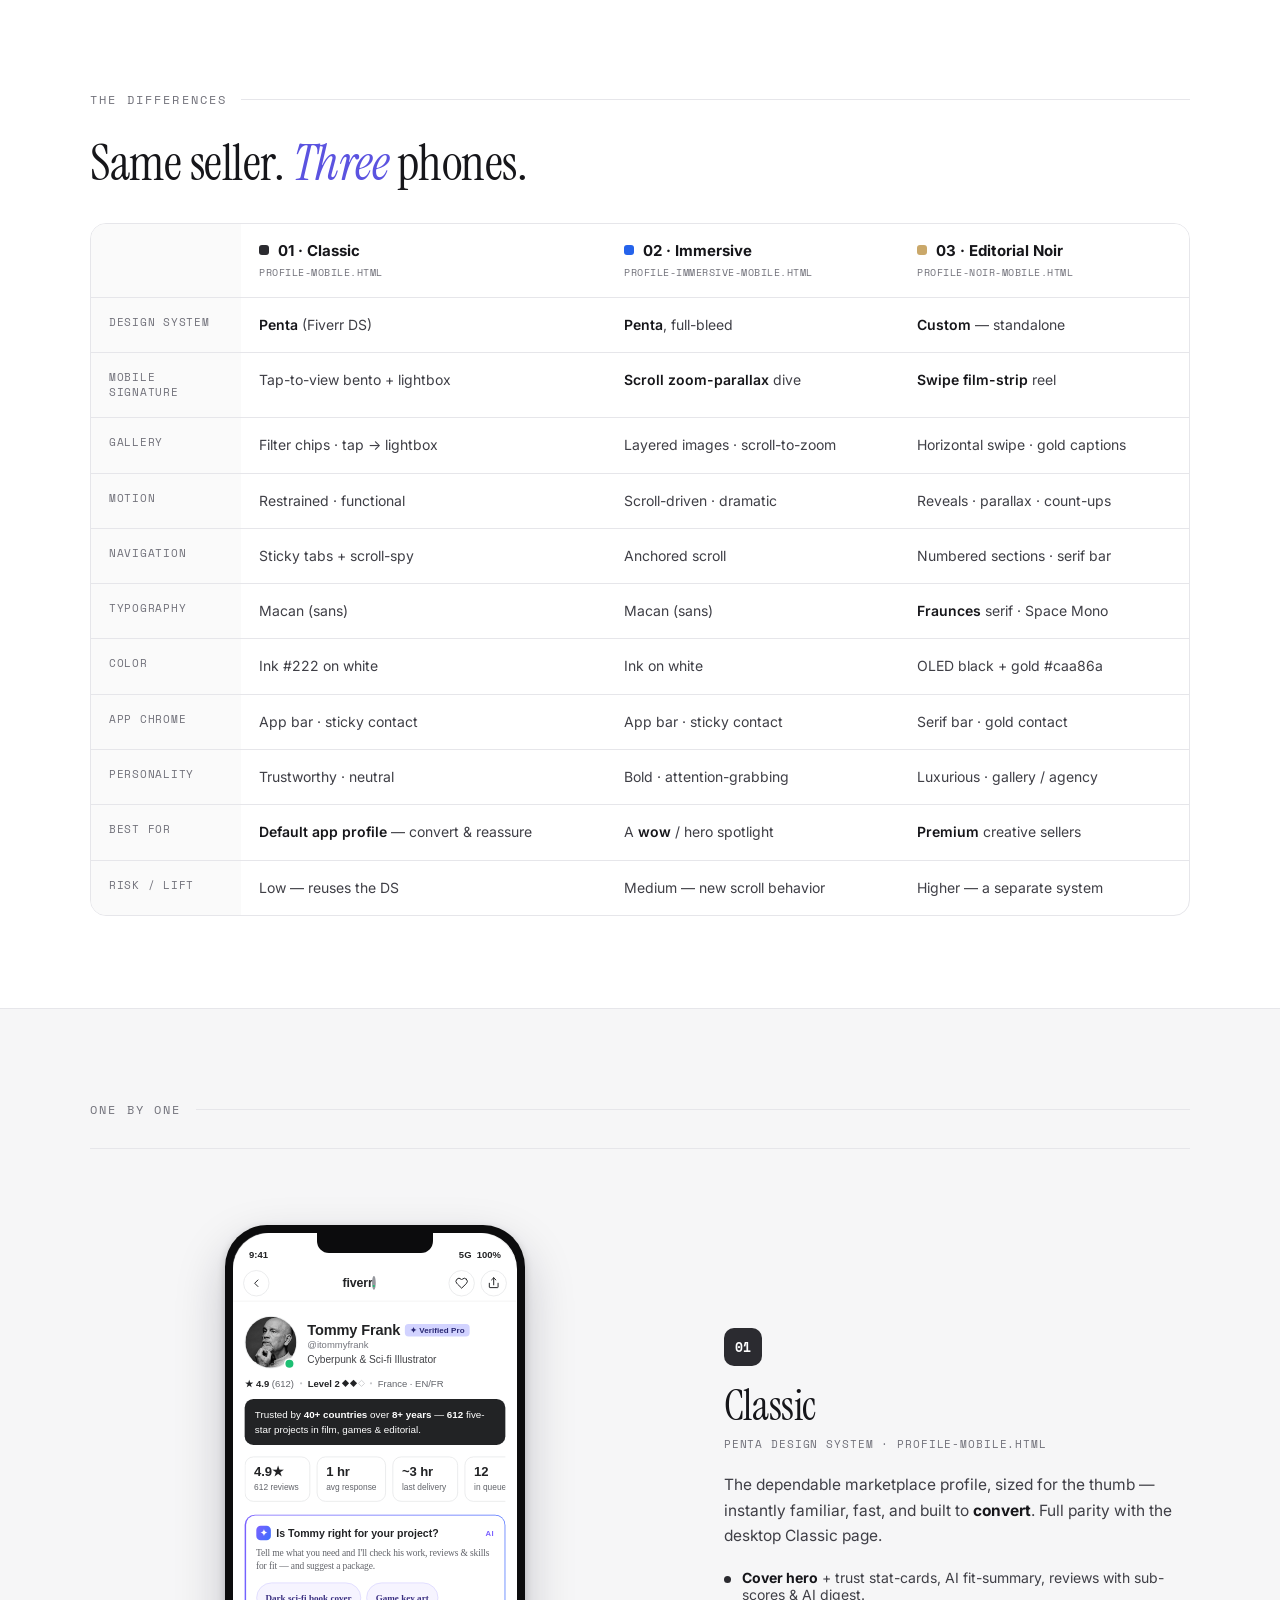
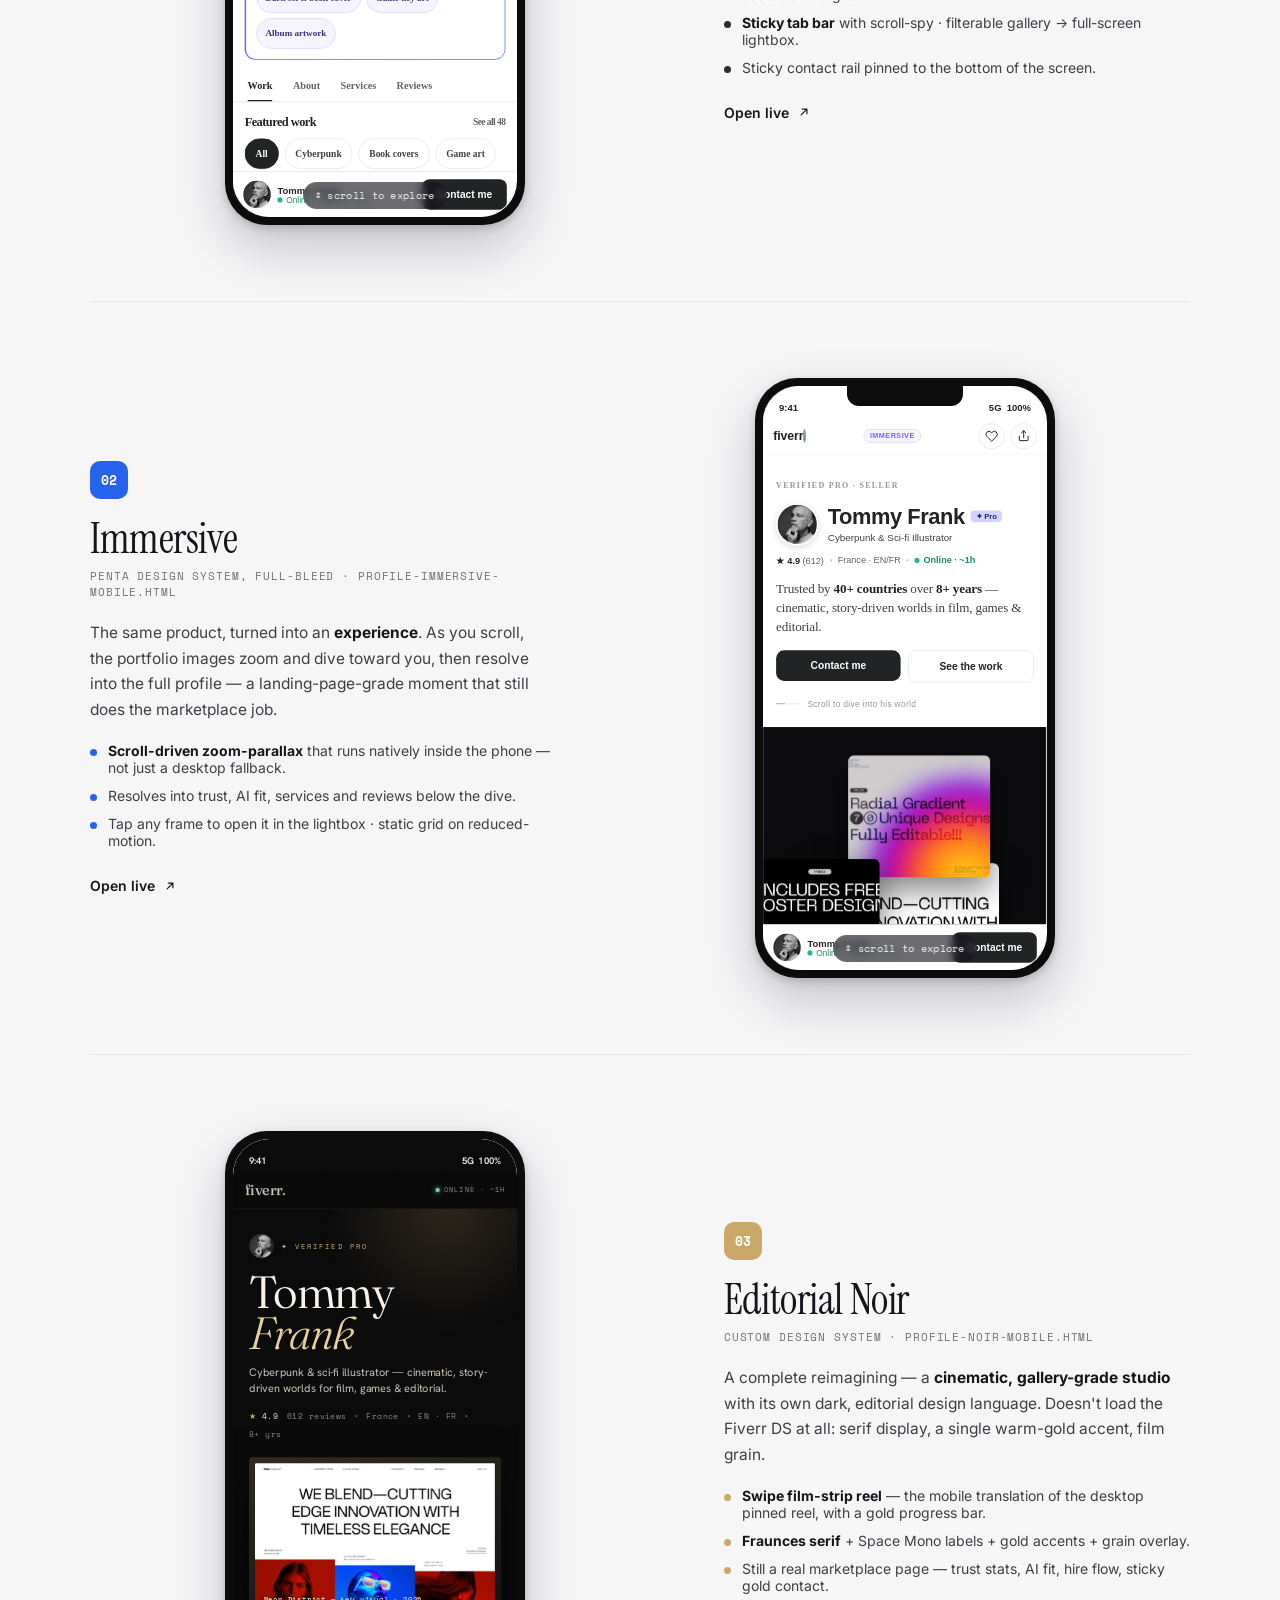
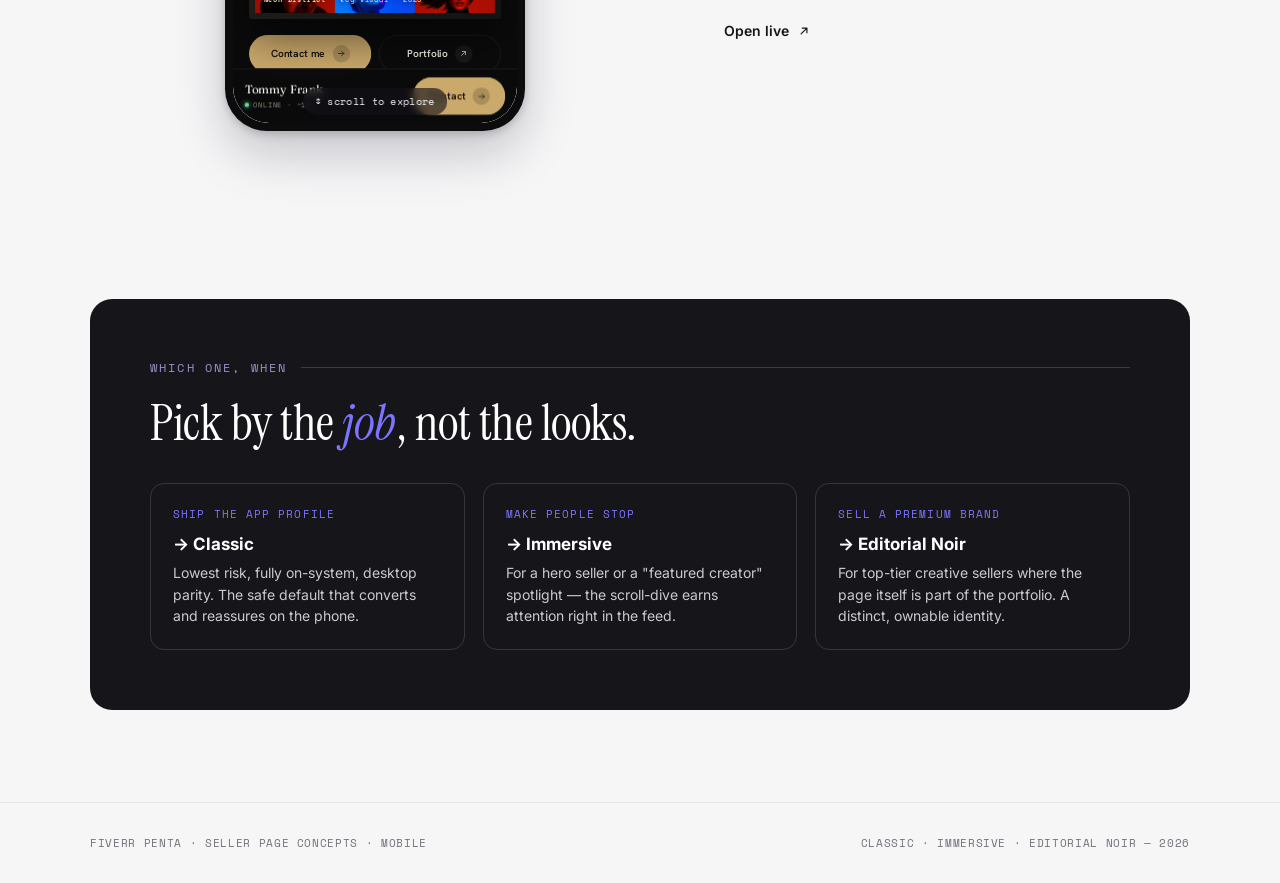
==== commit be2312a5: "Scrollable deep-dive previews on the comparison pages Co-Authored-By: Claude Opus 4.8 <noreply@anthr" ====
--- a/concepts-mobile.html
+++ b/concepts-mobile.html
@@ -130,9 +130,15 @@
     .phone.lg{width:300px;}
     .phone.lg .phone-shell{border-radius:42px;padding:8px;}
     .phone.lg .phone-screen{width:284px;height:584px;border-radius:36px;}
-    .phone.lg .phone-screen iframe{width:390px;height:802px;transform:scale(.7282);}
+    .phone.lg .phone-screen iframe{width:390px;height:802px;transform:scale(.7282);pointer-events:auto;}
     .phone.lg .phone-notch{width:116px;height:21px;}
-    .phone.lg .phone-ovl{border-radius:36px;}
+    /* deep-dive phones are interactive/scrollable — drop the click overlay & cursor, add a scroll cue */
+    .phone.lg .phone-ovl{display:none;}
+    .phone.lg .phone-shell{cursor:default;}
+    .phone.lg .phone-shell::after{content:"\2195  scroll to explore";position:absolute;left:50%;bottom:16px;transform:translateX(-50%);z-index:6;
+      font-family:var(--mono);font-size:10px;letter-spacing:.03em;color:#fff;background:rgba(18,18,26,.62);backdrop-filter:blur(4px);
+      padding:6px 12px;border-radius:999px;pointer-events:none;white-space:nowrap;transition:opacity .35s var(--e2);}
+    .phone.lg .phone-shell.scrolled::after{opacity:0;}
 
     /* take */
     .take{background:var(--ink);color:#fff;border-radius:22px;padding:clamp(30px,5vw,60px);}
@@ -367,6 +373,10 @@
         setTimeout(function(){ rvs.forEach(function(el){el.classList.add('in');}); }, 2200);
       } else { rvs.forEach(function(el){el.classList.add('in');}); }
       document.querySelectorAll('[data-open]').forEach(function(el){ el.addEventListener('click',function(){ window.open(el.dataset.open,'_blank','noopener'); }); });
+      // deep-dive phones are scrollable — they scroll their inner #scroll container; fade the cue once used
+      function bindPhone(f){ try{ var d=f.contentDocument; if(!d) return; var sc=d.getElementById('scroll');
+        if(sc) sc.addEventListener('scroll',function(){ var sh=f.closest('.phone-shell'); if(sh) sh.classList.add('scrolled'); },{passive:true}); }catch(e){} }
+      document.querySelectorAll('.phone.lg .phone-screen iframe').forEach(function(f){ f.addEventListener('load',function(){bindPhone(f);}); bindPhone(f); });
     })();
   </script>
 </body>
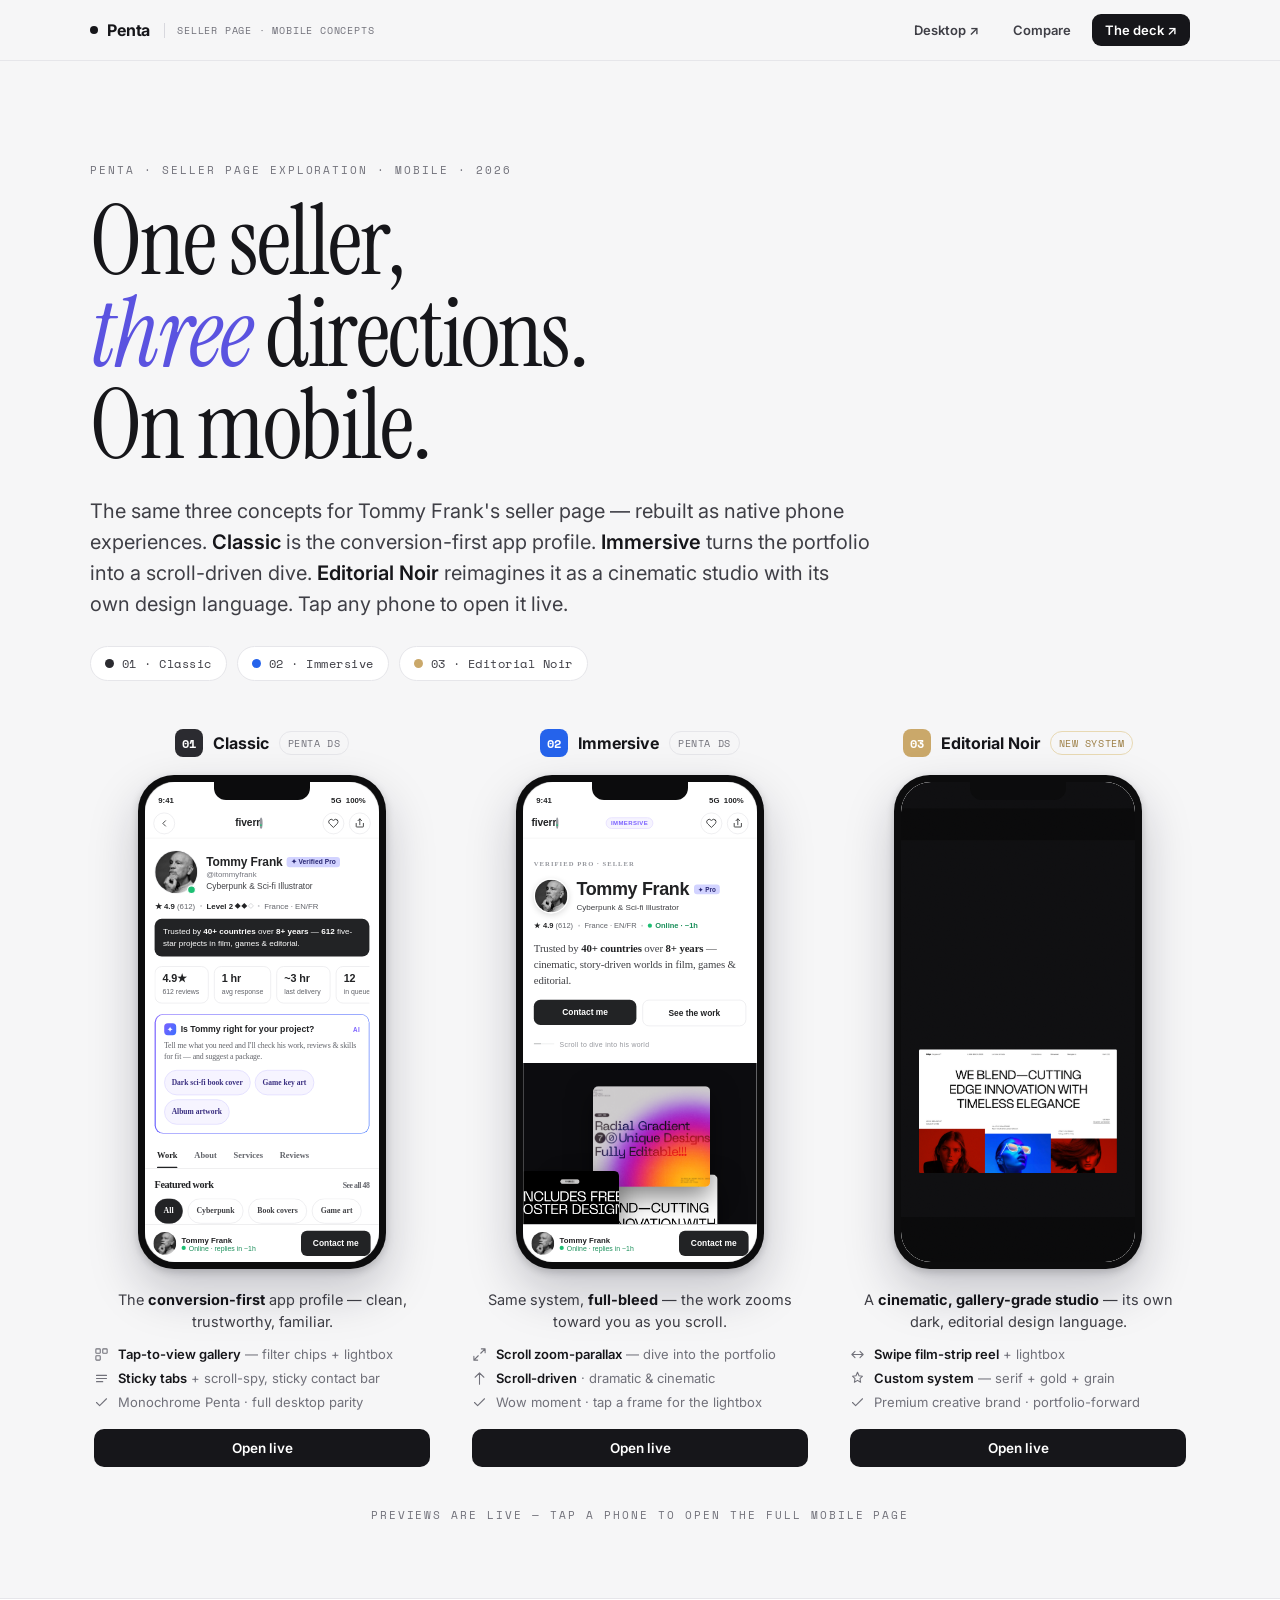
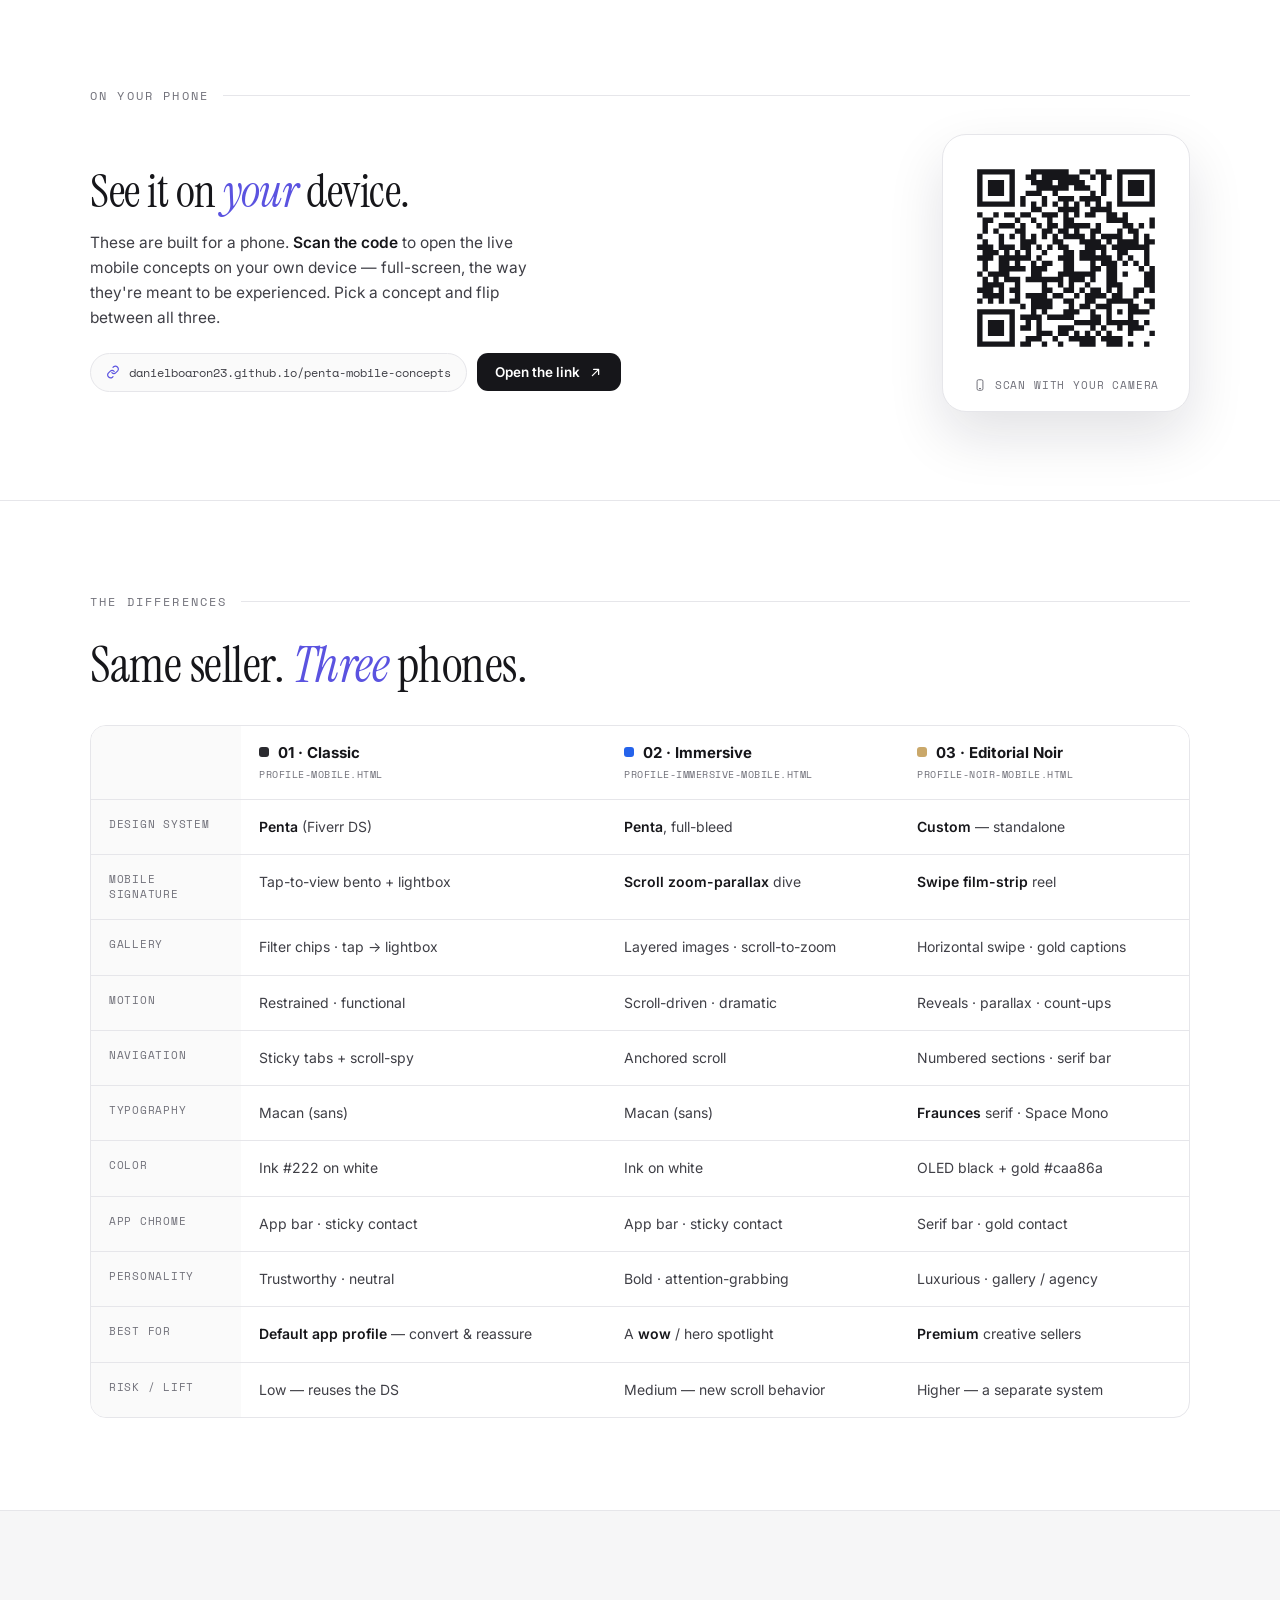
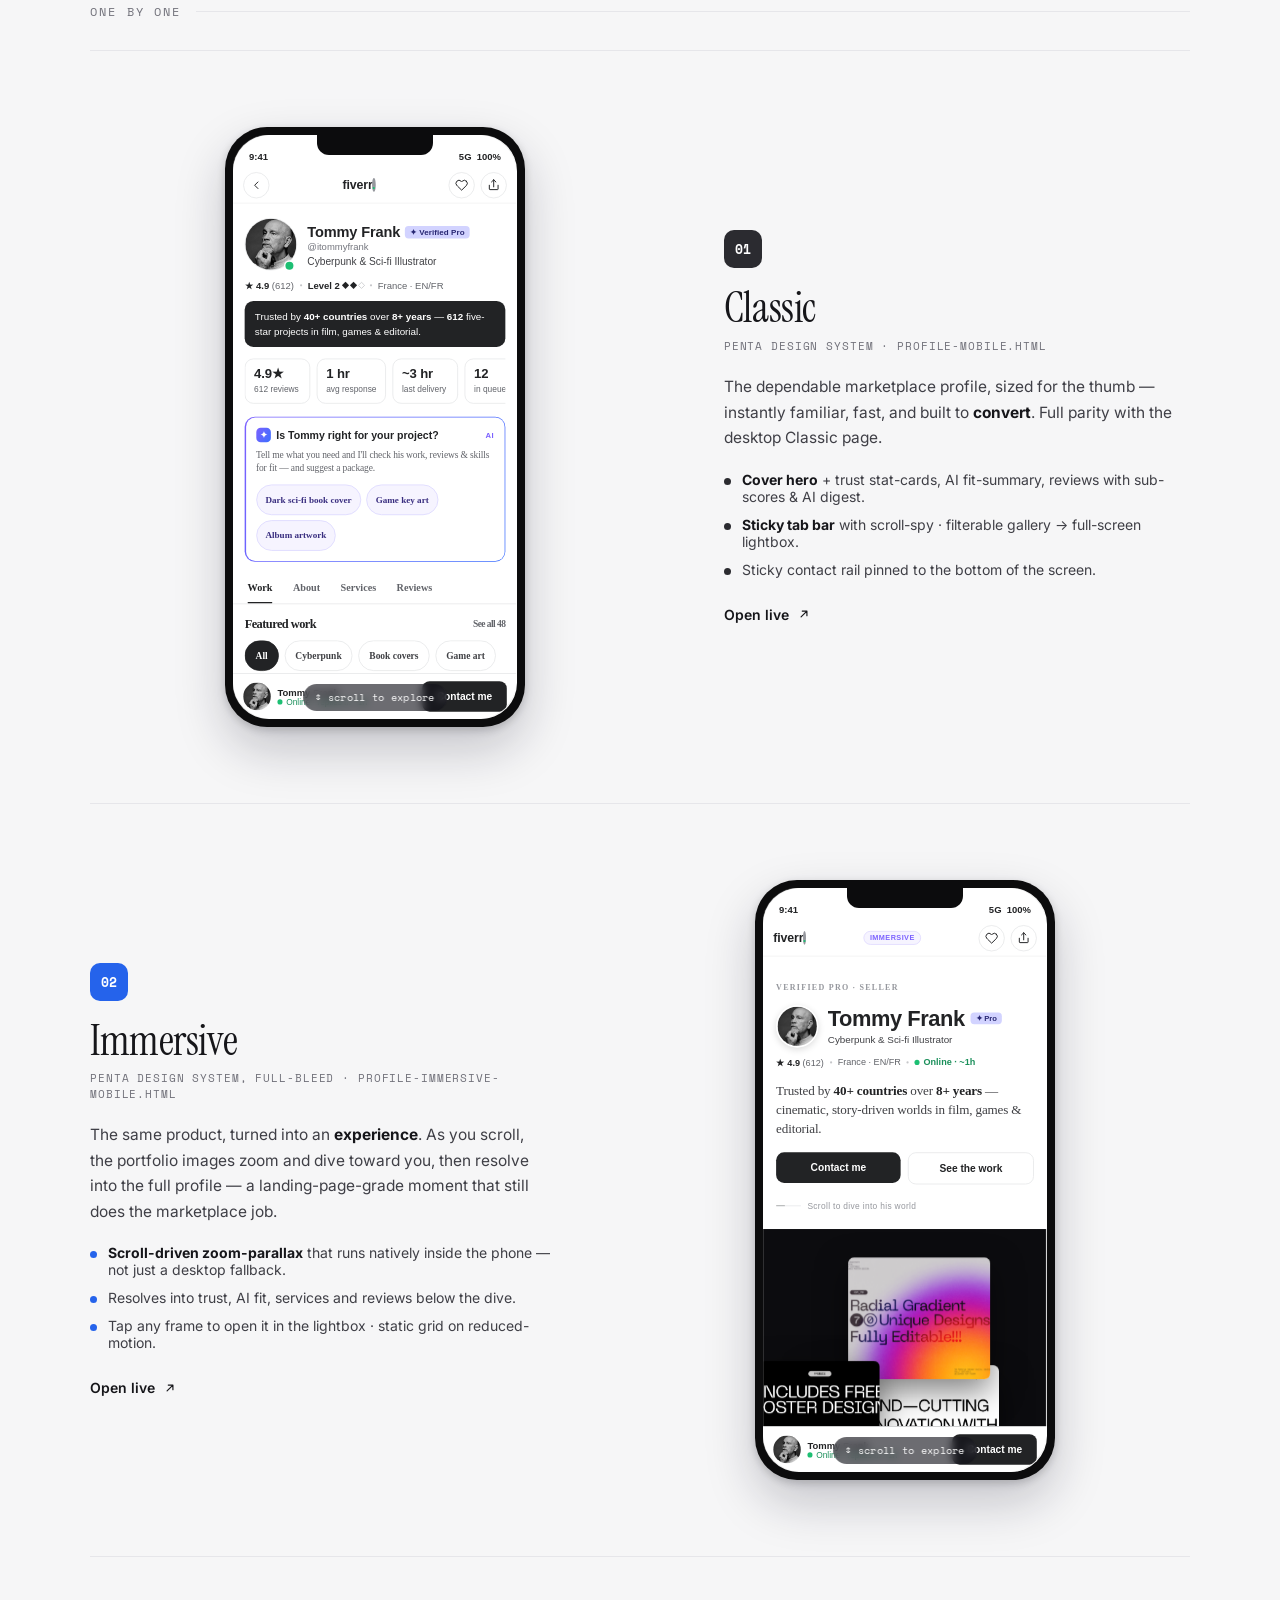
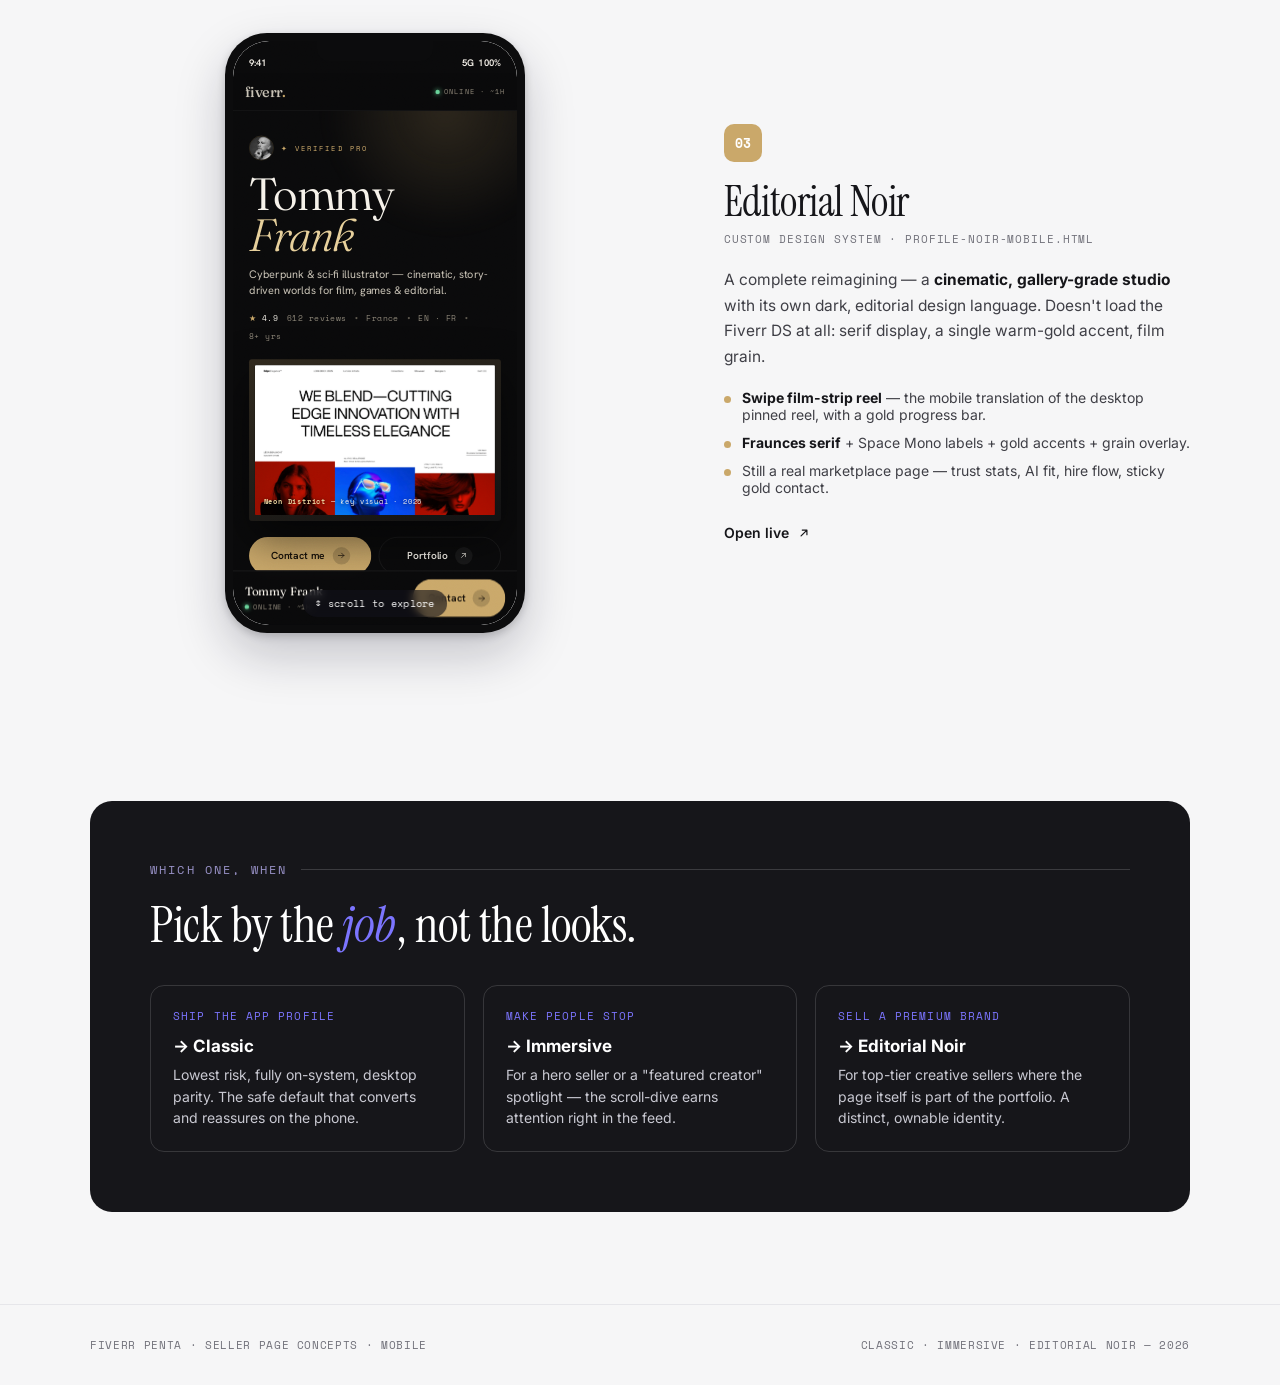
==== commit a1d7cf3e: "Mobile comparison: add scan-to-open QR section Co-Authored-By: Claude Opus 4.8 <noreply@anthropic.co" ====
--- a/concepts-mobile.html
+++ b/concepts-mobile.html
@@ -154,6 +154,26 @@
     .ftr{border-top:1px solid var(--line);padding:32px 0;}
     .ftr-in{display:flex;justify-content:space-between;flex-wrap:wrap;gap:14px;align-items:center;font-family:var(--mono);font-size:11px;letter-spacing:.06em;text-transform:uppercase;color:var(--muted);}
 
+    /* scan-to-open section */
+    .scan{padding:clamp(48px,8vw,88px) 0;border-top:1px solid var(--line);background:var(--paper);}
+    .scan-in{display:grid;grid-template-columns:1.1fr auto;gap:clamp(28px,5vw,60px);align-items:center;}
+    @media(max-width:680px){.scan-in{grid-template-columns:1fr;justify-items:center;text-align:center;}}
+    .scan h2{font-family:var(--serif);font-weight:400;font-size:clamp(28px,4.4vw,46px);line-height:1.04;margin:14px 0 0;}
+    .scan h2 em{font-style:italic;color:var(--accent);}
+    .scan p{font-size:15.5px;line-height:1.6;color:var(--body);margin:16px 0 0;max-width:44ch;}
+    .scan p b{color:var(--ink);font-weight:600;}
+    .scan .scan-cta{display:flex;flex-wrap:wrap;gap:10px;align-items:center;margin-top:22px;}
+    @media(max-width:680px){.scan .scan-cta{justify-content:center;}}
+    .scan .url{display:inline-flex;align-items:center;gap:9px;font-family:var(--mono);font-size:12px;color:var(--body);background:var(--wash);border:1px solid var(--line);border-radius:999px;padding:10px 15px;}
+    .scan .url svg{width:14px;height:14px;stroke:var(--accent);fill:none;stroke-width:2;flex-shrink:0;}
+    .scan .open{display:inline-flex;align-items:center;gap:8px;font-size:13.5px;font-weight:600;color:#fff;background:var(--ink);border-radius:11px;padding:11px 18px;transition:background .25s;}
+    .scan .open:hover{background:#000;}
+    .scan .open svg{width:15px;height:15px;stroke:currentColor;fill:none;stroke-width:2;}
+    .qrcard{background:#fff;border:1px solid var(--line);border-radius:24px;padding:18px;box-shadow:0 24px 56px rgba(20,20,40,.12);width:248px;}
+    .qrcard img{width:100%;height:auto;display:block;border-radius:10px;}
+    .qrcard .ph{display:flex;align-items:center;justify-content:center;gap:8px;margin-top:14px;font-family:var(--mono);font-size:10.5px;letter-spacing:.08em;text-transform:uppercase;color:var(--muted);}
+    .qrcard .ph svg{width:14px;height:14px;stroke:currentColor;fill:none;stroke-width:1.7;}
+
     .rv{opacity:0;transform:translateY(22px);transition:opacity .7s var(--e2),transform .7s var(--e2);}
     .rv.in{opacity:1;transform:none;}
     @media (prefers-reduced-motion: reduce){.rv{opacity:1;transform:none;}html{scroll-behavior:auto;}}
@@ -256,6 +276,27 @@
 
     </div>
     <p class="eyebrow" style="text-align:center;margin-top:26px">Previews are live — tap a phone to open the full mobile page</p>
+  </section>
+
+  <!-- SCAN TO OPEN ON YOUR PHONE -->
+  <section class="scan">
+    <div class="wrap">
+      <div class="seclabel rv"><span class="ttl">On your phone</span><span class="ln"></span></div>
+      <div class="scan-in">
+        <div class="rv">
+          <h2>See it on <em>your</em> device.</h2>
+          <p>These are built for a phone. <b>Scan the code</b> to open the live mobile concepts on your own device — full-screen, the way they're meant to be experienced. Pick a concept and flip between all three.</p>
+          <div class="scan-cta">
+            <span class="url"><svg viewBox="0 0 24 24"><path d="M10 13a5 5 0 0 0 7 0l3-3a5 5 0 0 0-7-7l-1 1" stroke-linecap="round" stroke-linejoin="round"/><path d="M14 11a5 5 0 0 0-7 0l-3 3a5 5 0 0 0 7 7l1-1" stroke-linecap="round" stroke-linejoin="round"/></svg>danielboaron23.github.io/penta-mobile-concepts</span>
+            <a class="open" href="https://danielboaron23.github.io/penta-mobile-concepts/" target="_blank" rel="noopener">Open the link <svg viewBox="0 0 24 24"><path d="M7 17 17 7M9 7h8v8" stroke-linecap="round" stroke-linejoin="round"/></svg></a>
+          </div>
+        </div>
+        <div class="qrcard rv">
+          <img src="qr-mobile.svg" alt="QR code — scan to open the mobile concepts on your phone" width="248" height="248" />
+          <div class="ph"><svg viewBox="0 0 24 24"><rect x="7" y="3" width="10" height="18" rx="2.5"/><path d="M11 18h2" stroke-linecap="round"/></svg> Scan with your camera</div>
+        </div>
+      </div>
+    </div>
   </section>
 
   <!-- COMPARISON MATRIX -->
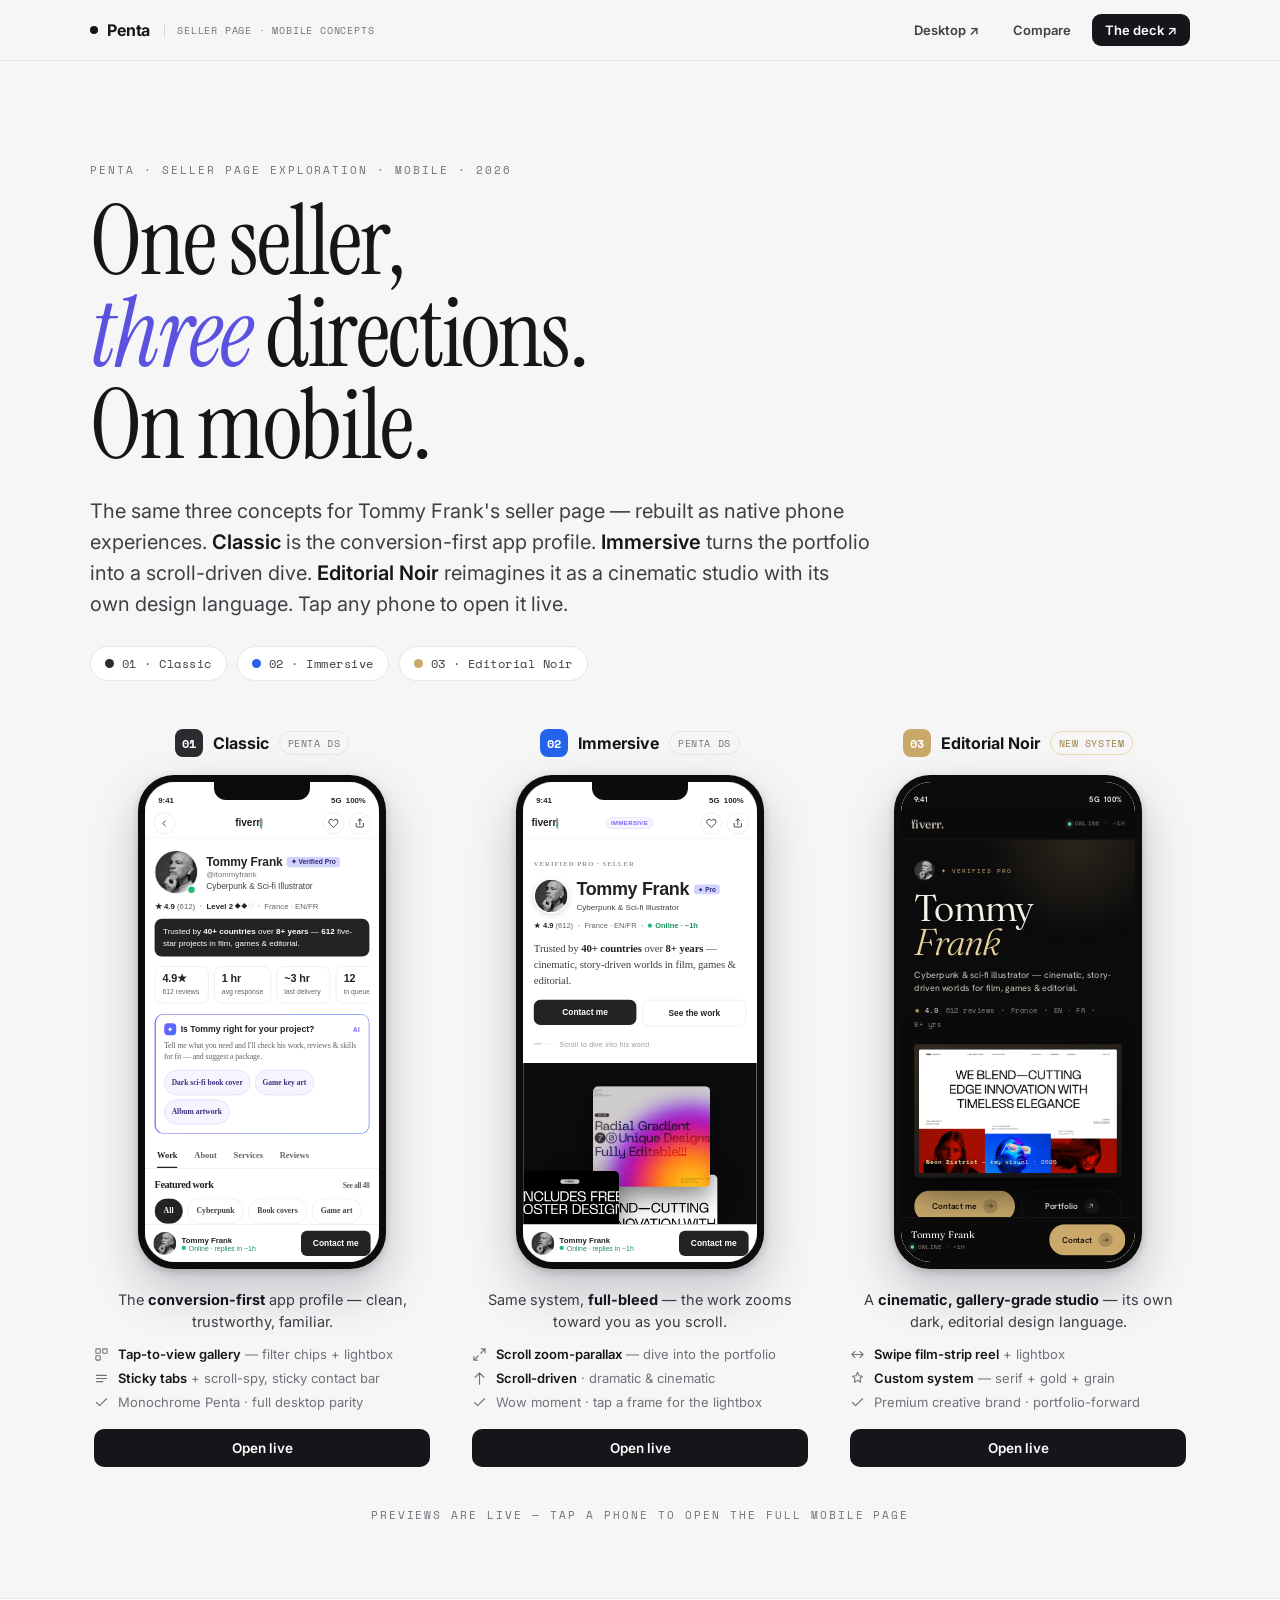
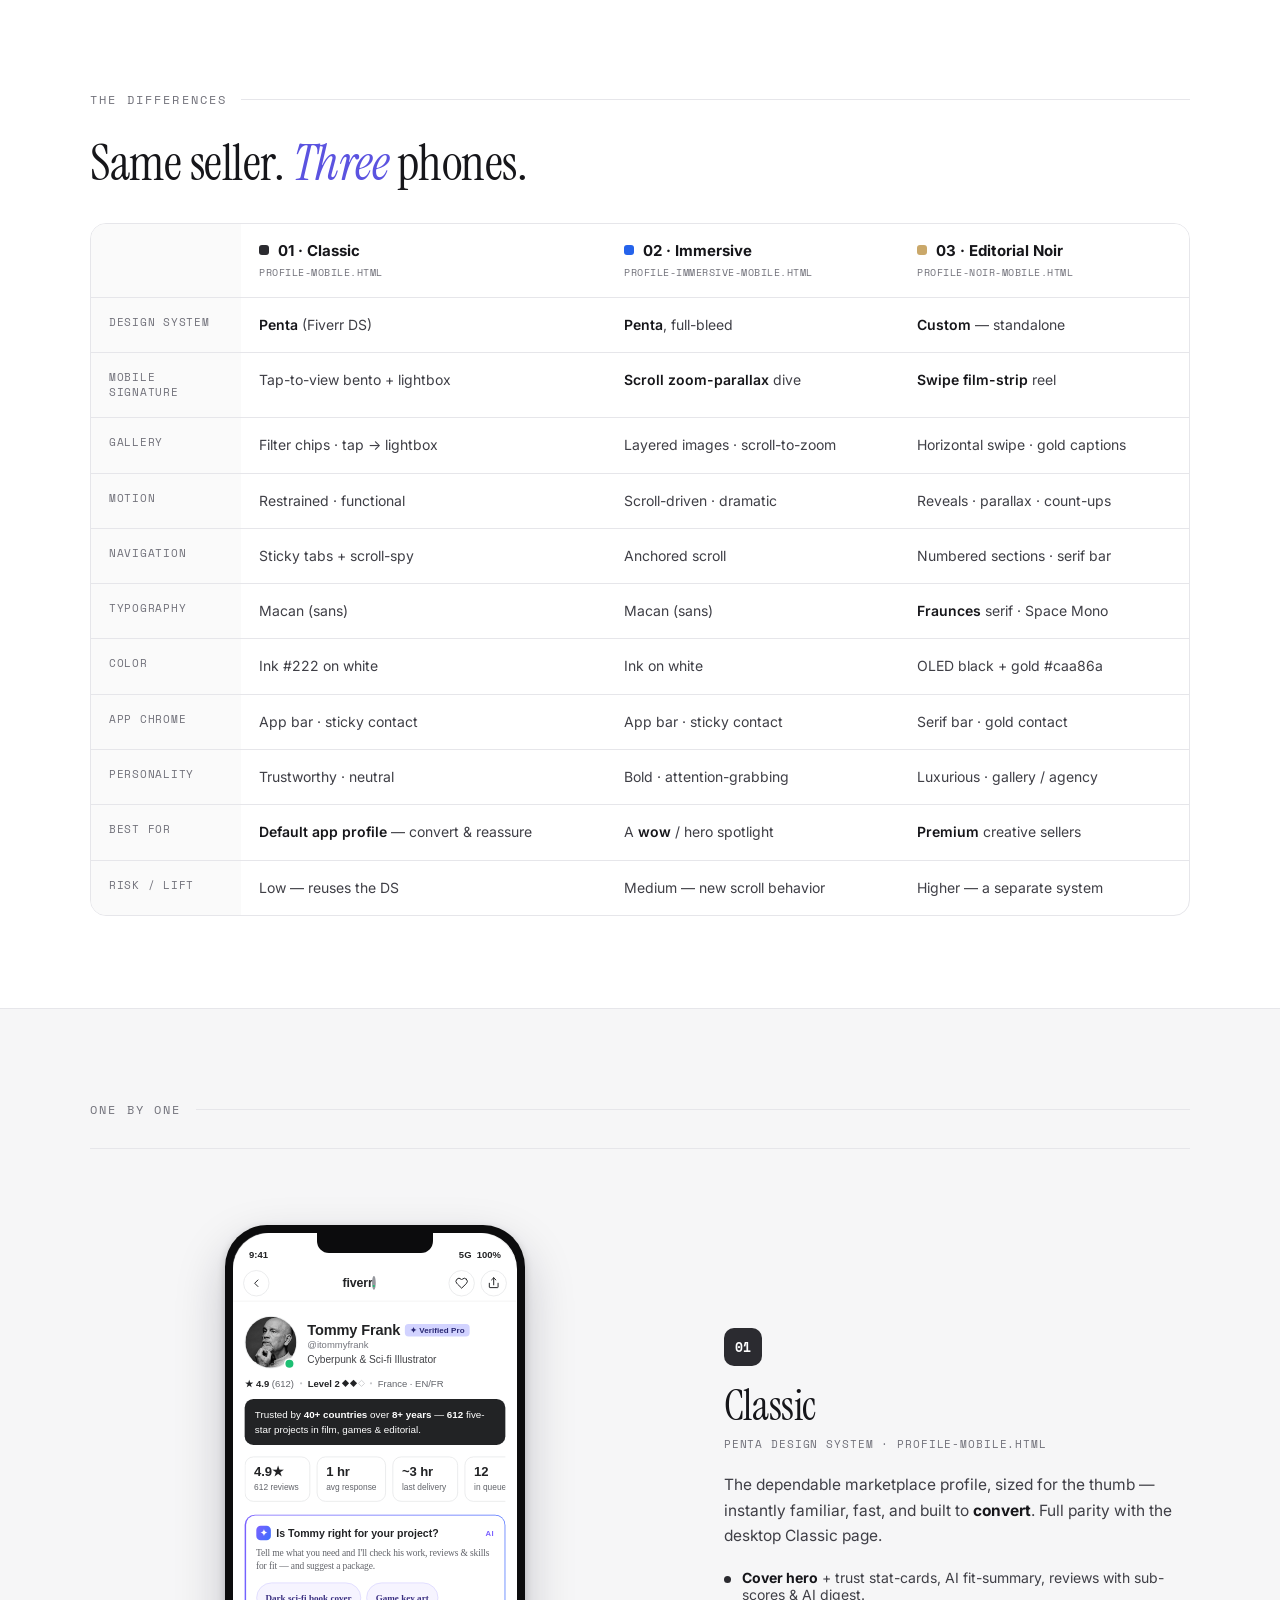
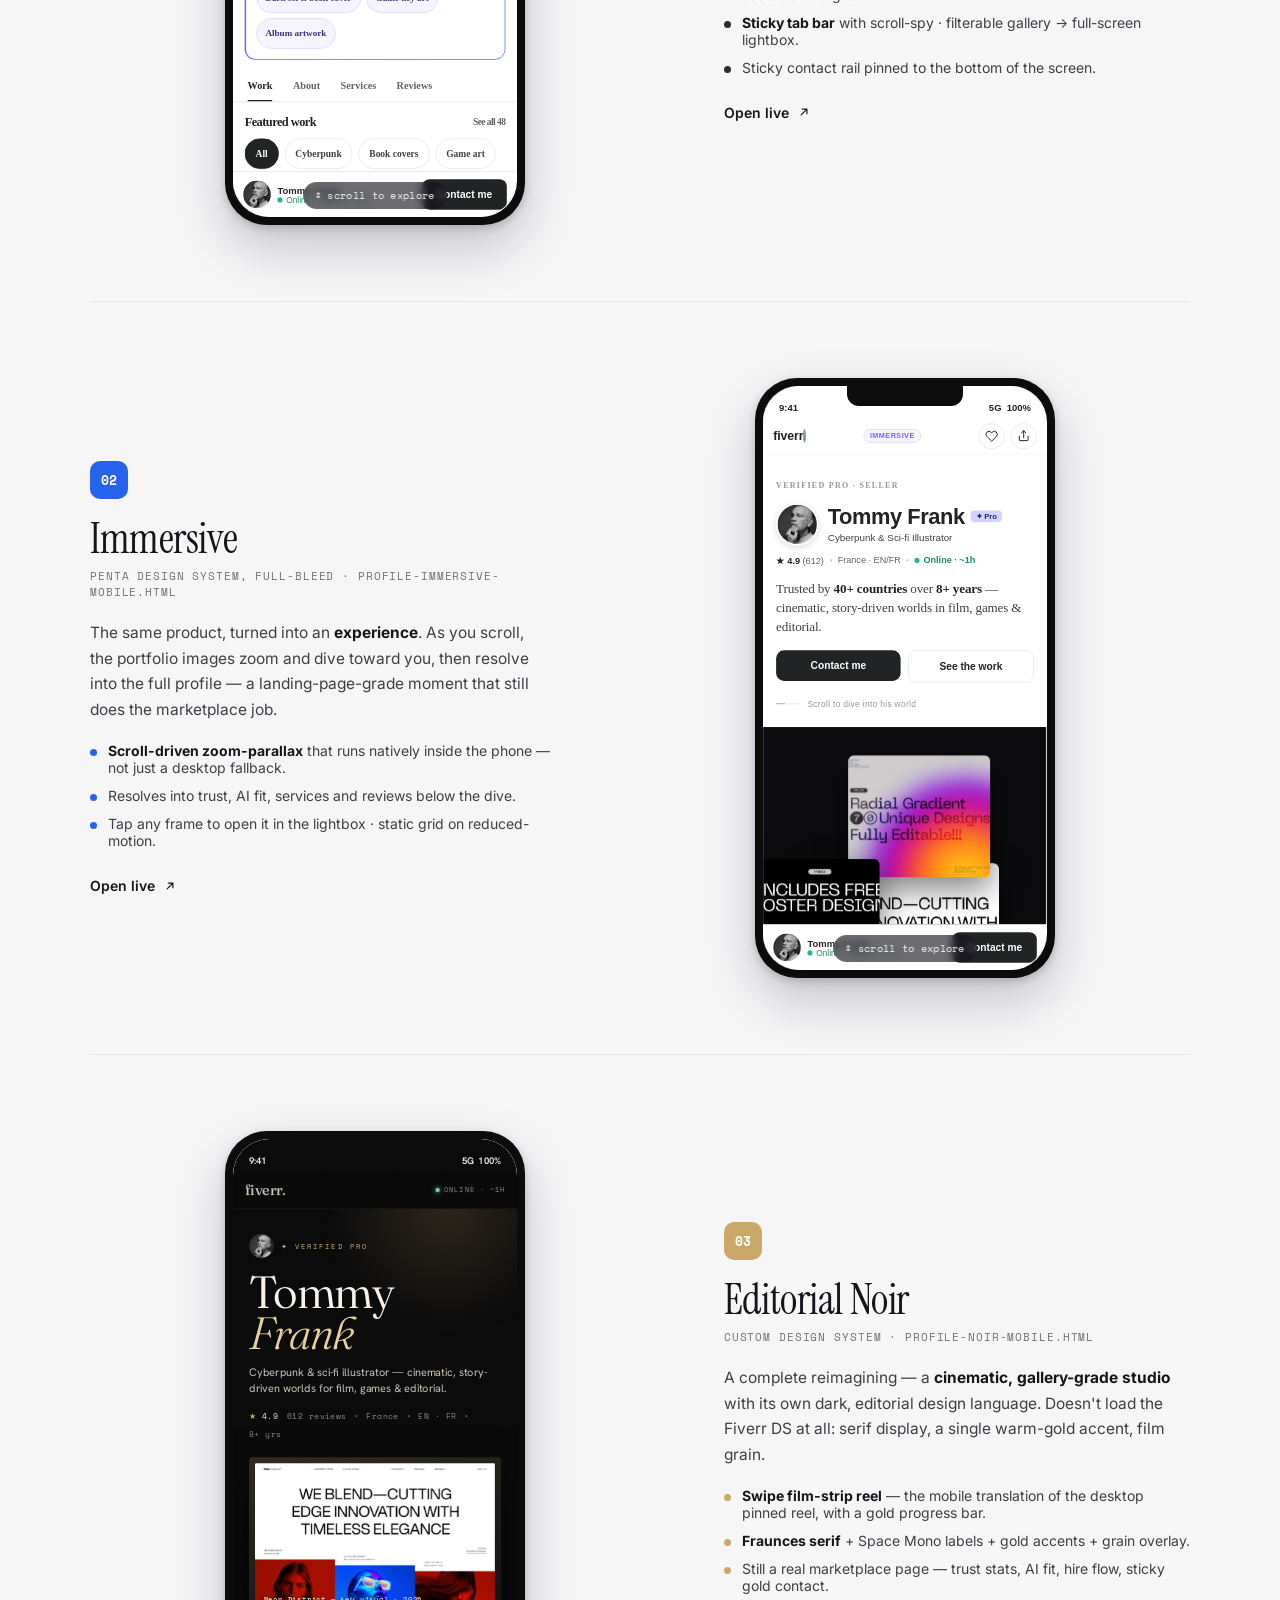
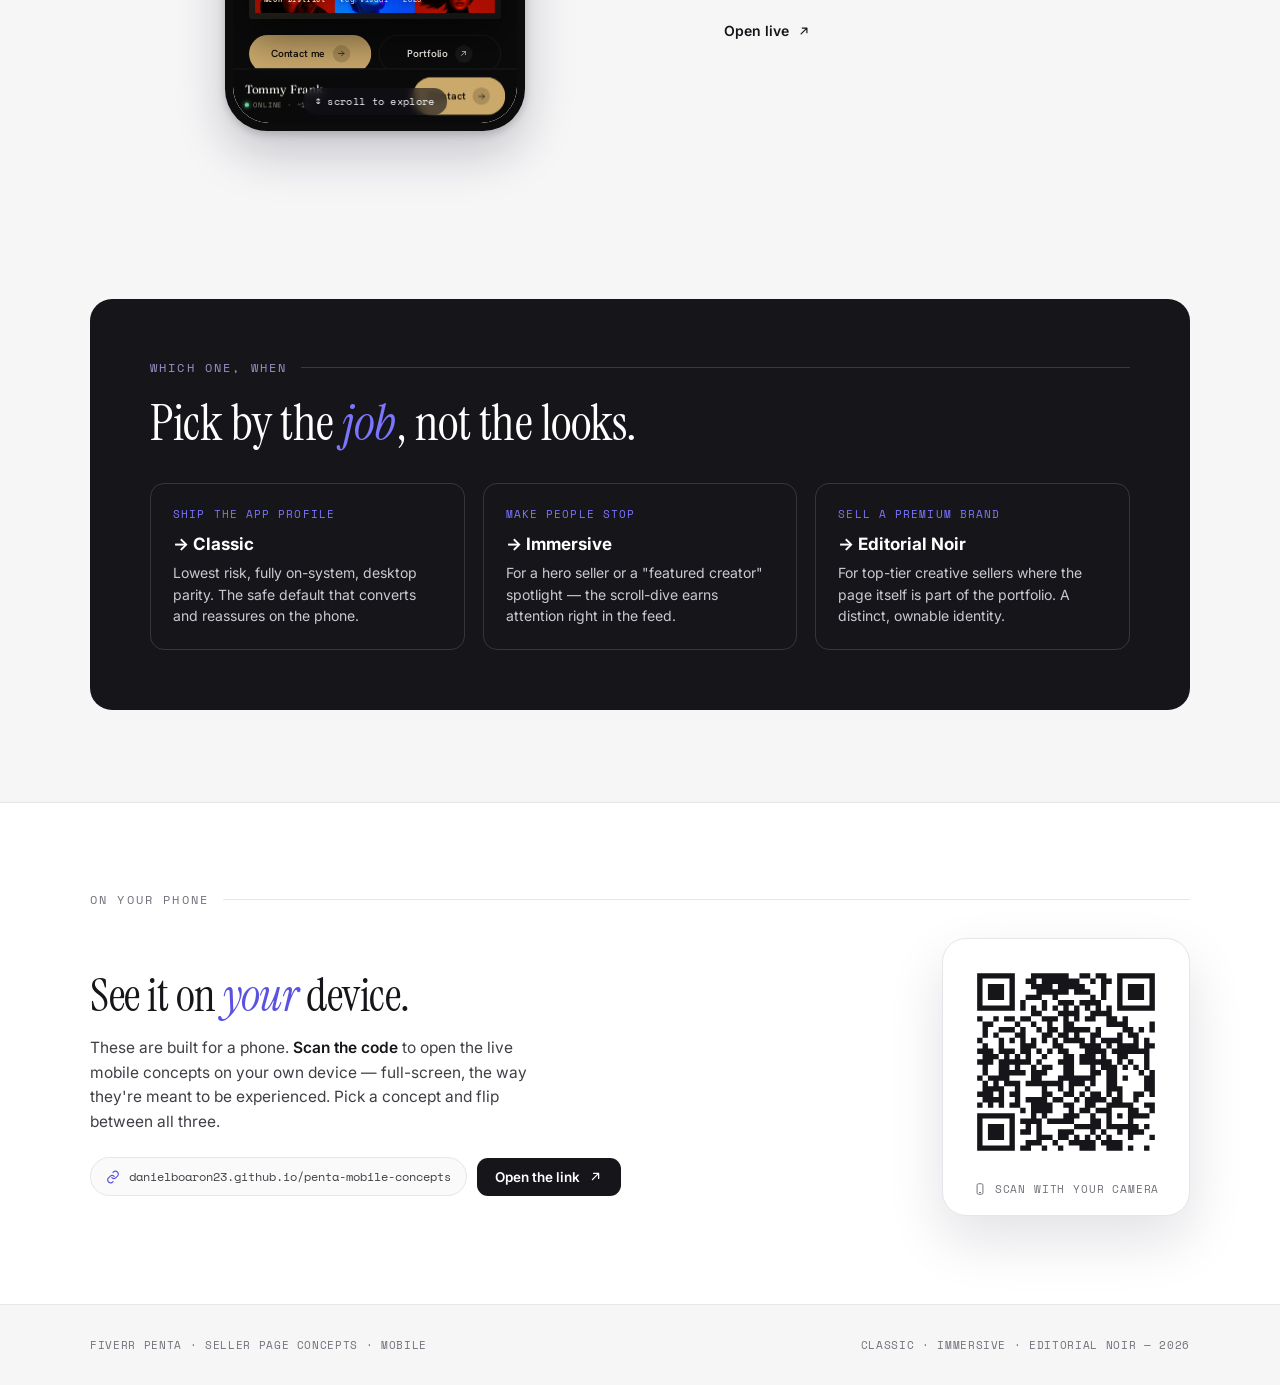
==== commit d22cc4bf: "Mobile comparison: move QR section to end of page Co-Authored-By: Claude Opus 4.8 <noreply@anthropic" ====
--- a/concepts-mobile.html
+++ b/concepts-mobile.html
@@ -278,27 +278,6 @@
     <p class="eyebrow" style="text-align:center;margin-top:26px">Previews are live — tap a phone to open the full mobile page</p>
   </section>
 
-  <!-- SCAN TO OPEN ON YOUR PHONE -->
-  <section class="scan">
-    <div class="wrap">
-      <div class="seclabel rv"><span class="ttl">On your phone</span><span class="ln"></span></div>
-      <div class="scan-in">
-        <div class="rv">
-          <h2>See it on <em>your</em> device.</h2>
-          <p>These are built for a phone. <b>Scan the code</b> to open the live mobile concepts on your own device — full-screen, the way they're meant to be experienced. Pick a concept and flip between all three.</p>
-          <div class="scan-cta">
-            <span class="url"><svg viewBox="0 0 24 24"><path d="M10 13a5 5 0 0 0 7 0l3-3a5 5 0 0 0-7-7l-1 1" stroke-linecap="round" stroke-linejoin="round"/><path d="M14 11a5 5 0 0 0-7 0l-3 3a5 5 0 0 0 7 7l1-1" stroke-linecap="round" stroke-linejoin="round"/></svg>danielboaron23.github.io/penta-mobile-concepts</span>
-            <a class="open" href="https://danielboaron23.github.io/penta-mobile-concepts/" target="_blank" rel="noopener">Open the link <svg viewBox="0 0 24 24"><path d="M7 17 17 7M9 7h8v8" stroke-linecap="round" stroke-linejoin="round"/></svg></a>
-          </div>
-        </div>
-        <div class="qrcard rv">
-          <img src="qr-mobile.svg" alt="QR code — scan to open the mobile concepts on your phone" width="248" height="248" />
-          <div class="ph"><svg viewBox="0 0 24 24"><rect x="7" y="3" width="10" height="18" rx="2.5"/><path d="M11 18h2" stroke-linecap="round"/></svg> Scan with your camera</div>
-        </div>
-      </div>
-    </div>
-  </section>
-
   <!-- COMPARISON MATRIX -->
   <section class="section" id="matrix" style="background:var(--paper);border-top:1px solid var(--line);border-bottom:1px solid var(--line);">
     <div class="wrap">
@@ -401,6 +380,27 @@
     </div>
   </section>
 
+  <!-- SCAN TO OPEN ON YOUR PHONE -->
+  <section class="scan">
+    <div class="wrap">
+      <div class="seclabel rv"><span class="ttl">On your phone</span><span class="ln"></span></div>
+      <div class="scan-in">
+        <div class="rv">
+          <h2>See it on <em>your</em> device.</h2>
+          <p>These are built for a phone. <b>Scan the code</b> to open the live mobile concepts on your own device — full-screen, the way they're meant to be experienced. Pick a concept and flip between all three.</p>
+          <div class="scan-cta">
+            <span class="url"><svg viewBox="0 0 24 24"><path d="M10 13a5 5 0 0 0 7 0l3-3a5 5 0 0 0-7-7l-1 1" stroke-linecap="round" stroke-linejoin="round"/><path d="M14 11a5 5 0 0 0-7 0l-3 3a5 5 0 0 0 7 7l1-1" stroke-linecap="round" stroke-linejoin="round"/></svg>danielboaron23.github.io/penta-mobile-concepts</span>
+            <a class="open" href="https://danielboaron23.github.io/penta-mobile-concepts/" target="_blank" rel="noopener">Open the link <svg viewBox="0 0 24 24"><path d="M7 17 17 7M9 7h8v8" stroke-linecap="round" stroke-linejoin="round"/></svg></a>
+          </div>
+        </div>
+        <div class="qrcard rv">
+          <img src="qr-mobile.svg" alt="QR code — scan to open the mobile concepts on your phone" width="248" height="248" />
+          <div class="ph"><svg viewBox="0 0 24 24"><rect x="7" y="3" width="10" height="18" rx="2.5"/><path d="M11 18h2" stroke-linecap="round"/></svg> Scan with your camera</div>
+        </div>
+      </div>
+    </div>
+  </section>
+
   <footer class="ftr"><div class="wrap ftr-in"><span>Fiverr Penta · Seller page concepts · Mobile</span><span>Classic · Immersive · Editorial Noir — 2026</span></div></footer>
 
   <script>
